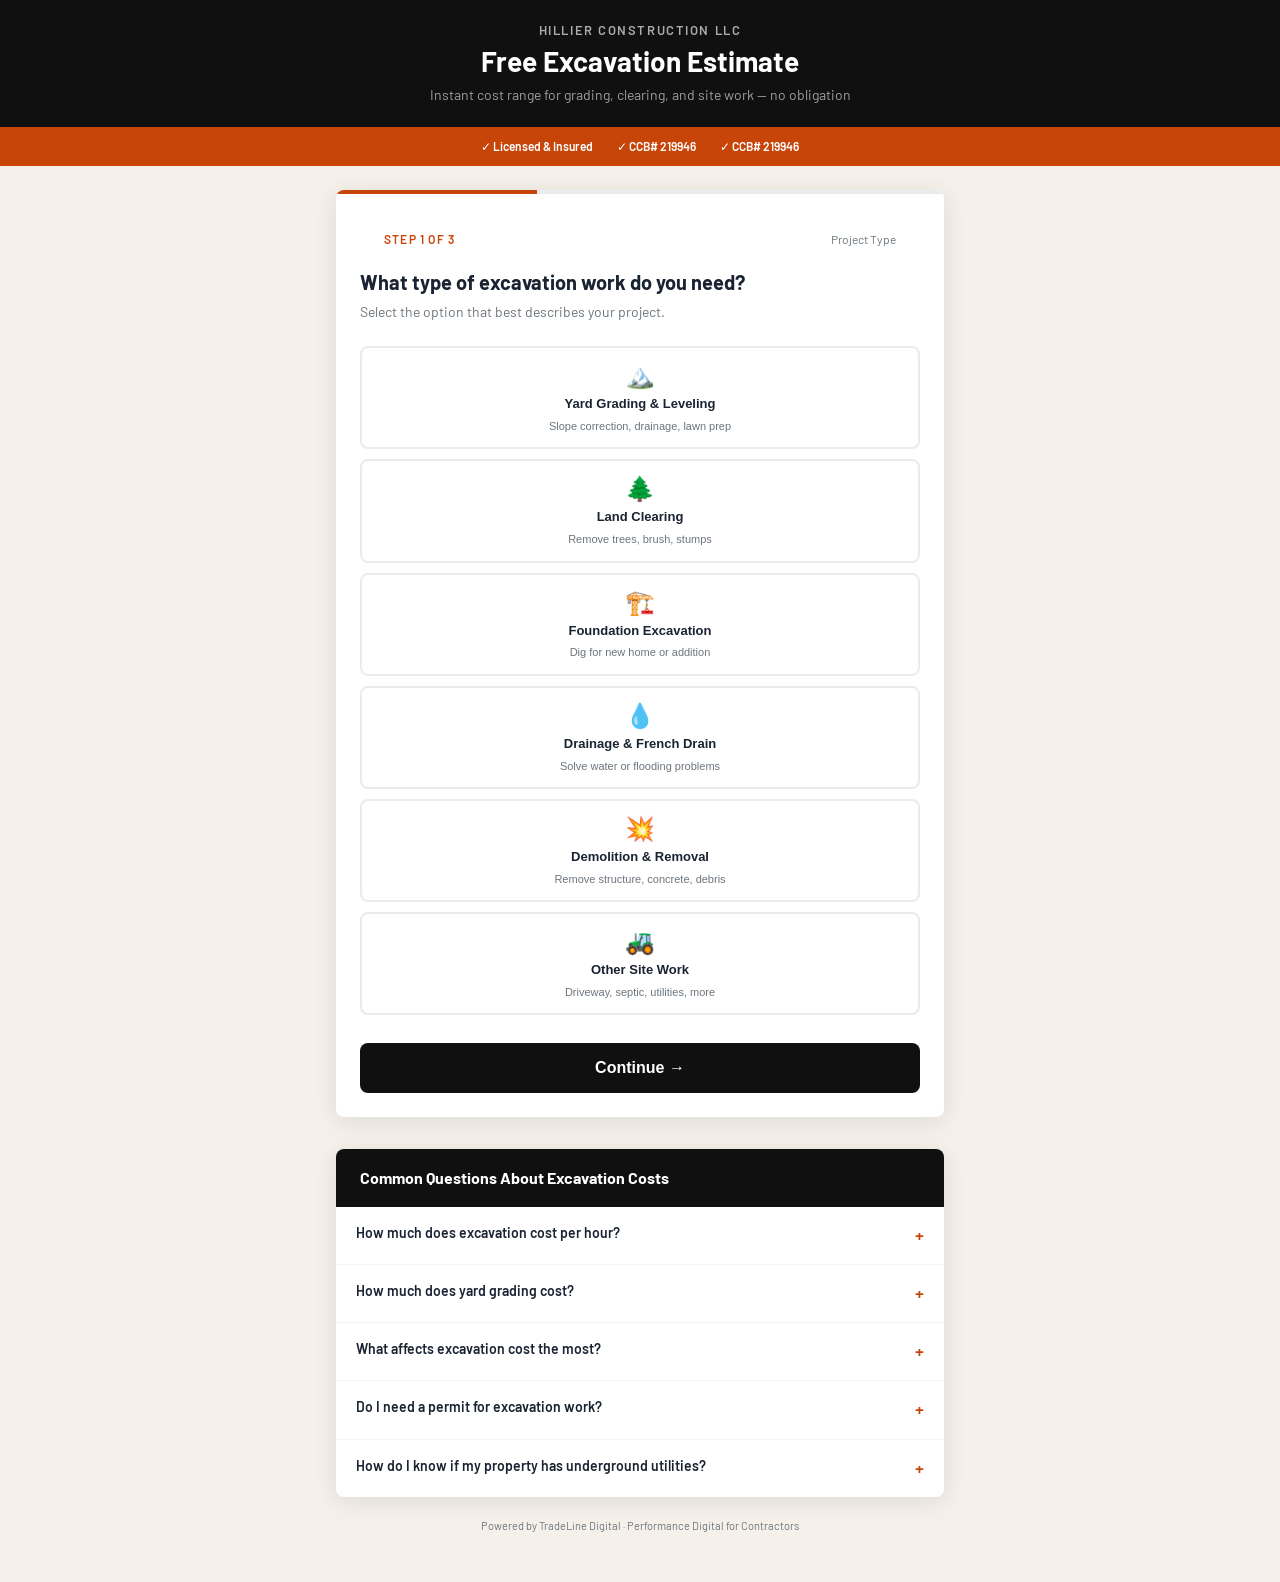
==== estimate-excavation.html @ da932def "Add files via upload" ====
<!DOCTYPE html>
<html lang="en">
<head>
<meta charset="UTF-8">
<meta name="viewport" content="width=device-width, initial-scale=1.0">
<title>Free Excavation Estimate | Grading & Excavation Cost Calculator</title>
<meta name="description" content="Get an instant excavation estimate for grading, land clearing, foundation digging, drainage, and site prep. See what licensed excavation contractors charge.">
<script type="application/ld+json">{"@context":"https://schema.org","@type":"FAQPage","mainEntity":[{"@type":"Question","name":"How much does excavation cost?","acceptedAnswer":{"@type":"Answer","text":"Excavation costs typically range from $1,500 to $15,000 for residential projects. Land clearing runs $1,500 to $6,000 per acre. Grading costs $500 to $5,000 depending on area and slope. Foundation excavation runs $5,000 to $15,000. Final cost depends on soil type, access, depth, and debris disposal."}},{"@type":"Question","name":"How much does land grading cost?","acceptedAnswer":{"@type":"Answer","text":"Land grading typically costs $500 to $5,000 for residential projects. Simple yard grading for drainage runs $500 to $2,000. Grading for new construction or major slope correction costs $2,000 to $8,000. Price depends on square footage, slope severity, and soil conditions."}},{"@type":"Question","name":"How much does foundation excavation cost?","acceptedAnswer":{"@type":"Answer","text":"Foundation excavation typically costs $5,000 to $15,000 for a standard home. Cost depends on foundation size, depth required by local frost line, soil conditions, and debris disposal. Rocky or unstable soil increases cost significantly."}},{"@type":"Question","name":"How long does excavation take?","acceptedAnswer":{"@type":"Answer","text":"Simple grading takes 1 to 3 days. Land clearing takes 1 to 5 days per acre. Foundation excavation takes 3 to 7 days. Full site preparation for new construction takes 1 to 3 weeks depending on site conditions and project scope."}},{"@type":"Question","name":"Do I need permits for excavation work?","acceptedAnswer":{"@type":"Answer","text":"Many excavation projects require permits, especially for foundation work, grading near property lines, drainage alterations, and projects near waterways or wetlands. A licensed excavation contractor will identify permit requirements and handle the application process as part of the project."}}]}</script>
<style>
:root{--brand-primary:#111010;--brand-accent:#c8450a;--brand-primary-dark:#000000;--brand-accent-light:#fdf0ea;--white:#fff;--off-white:#f5f1ea;--gray-100:#f1f3f5;--gray-200:#e9ecef;--gray-400:#ced4da;--gray-600:#6c757d;--text:#1a2332;--radius:8px;--shadow:0 4px 24px rgba(0,0,0,.10);--transition:.18s ease}
*{margin:0;padding:0;box-sizing:border-box}
body{font-family:'Barlow',system-ui,sans-serif;background:var(--off-white);color:var(--text);font-size:16px;line-height:1.6;-webkit-font-smoothing:antialiased;min-height:100vh}
.page-header{background:var(--brand-primary);padding:20px 24px;text-align:center}
.contractor-name{font-size:13px;font-weight:600;color:rgba(255,255,255,.65);letter-spacing:.12em;text-transform:uppercase;margin-bottom:4px}
.page-header h1{font-size:clamp(20px,4vw,28px);font-weight:700;color:#fff;line-height:1.2}
.page-header p{font-size:14px;color:rgba(255,255,255,.6);margin-top:6px}
.trust-bar{background:var(--brand-accent);padding:10px 24px;display:flex;justify-content:center;gap:24px;flex-wrap:wrap}
.trust-item{font-size:12px;font-weight:600;color:#fff;display:flex;align-items:center;gap:6px}
.container{max-width:640px;margin:0 auto;padding:24px 16px 48px}
.form-card{background:#fff;border-radius:var(--radius);box-shadow:var(--shadow);overflow:hidden}
.progress-bar{height:4px;background:var(--gray-200)}
.progress-fill{height:100%;background:var(--brand-accent);transition:width .4s ease}
.step-indicator{padding:16px 24px 0;display:flex;align-items:center;justify-content:space-between}
.step-label{font-size:12px;font-weight:600;color:var(--brand-accent);letter-spacing:.1em;text-transform:uppercase}
.step-count{font-size:12px;color:var(--gray-600)}
.form-step{display:none;padding:20px 24px 24px}
.form-step.active{display:block}
.step-title{font-size:20px;font-weight:700;color:var(--text);margin-bottom:6px;line-height:1.3}
.step-subtitle{font-size:14px;color:var(--gray-600);margin-bottom:24px;line-height:1.5}
.option-grid{display:grid;grid-template-columns:1fr 1fr;gap:10px;margin-bottom:20px}
.option-grid.single-col{grid-template-columns:1fr}
.option-grid.three-col{grid-template-columns:1fr 1fr 1fr}
.option-btn{border:2px solid var(--gray-200);background:#fff;border-radius:var(--radius);padding:14px 12px;cursor:pointer;text-align:center;transition:all var(--transition);display:flex;flex-direction:column;align-items:center;gap:6px}
.option-btn:hover,.option-btn.selected{border-color:var(--brand-accent);background:var(--brand-accent-light)}
.option-btn.selected{box-shadow:0 0 0 3px rgba(224,123,42,.15)}
.option-icon{font-size:24px}
.option-label{font-size:13px;font-weight:600;color:var(--text);line-height:1.3}
.option-sub{font-size:11px;color:var(--gray-600);line-height:1.3}
.input-group{margin-bottom:16px}
.input-label{display:block;font-size:13px;font-weight:600;color:var(--text);margin-bottom:6px}
.req{color:var(--brand-accent);margin-left:2px}
.form-input{width:100%;padding:12px 14px;border:2px solid var(--gray-200);border-radius:var(--radius);font-size:15px;color:var(--text);background:#fff;transition:border-color var(--transition);outline:none}
.form-input:focus{border-color:var(--brand-accent)}
.btn-next{width:100%;padding:16px;background:var(--brand-primary);color:#fff;border:none;border-radius:var(--radius);font-size:16px;font-weight:700;cursor:pointer;margin-top:8px}
.btn-next:hover{background:var(--brand-primary-dark)}
.btn-back{width:100%;padding:12px;background:transparent;color:var(--gray-600);border:none;font-size:14px;cursor:pointer;margin-top:8px;text-decoration:underline}
.estimate-result{display:none;background:#fff;border-radius:var(--radius);box-shadow:var(--shadow);overflow:hidden;margin-top:16px}
.estimate-result.show{display:block}
.result-header{background:var(--brand-primary);padding:24px;text-align:center}
.result-label{font-size:12px;letter-spacing:.15em;text-transform:uppercase;color:rgba(255,255,255,.6);font-weight:600;margin-bottom:8px}
.result-range{font-size:clamp(32px,8vw,48px);font-weight:800;color:#fff;line-height:1;margin-bottom:8px}
.result-accent{color:var(--brand-accent)}
.result-note{font-size:13px;color:rgba(255,255,255,.55);line-height:1.5}
.breakdown{padding:20px 24px;border-bottom:1px solid var(--gray-100)}
.breakdown-title{font-size:13px;font-weight:700;color:var(--gray-600);letter-spacing:.08em;text-transform:uppercase;margin-bottom:12px}
.breakdown-row{display:flex;justify-content:space-between;align-items:center;padding:8px 0;border-bottom:1px solid var(--gray-100);font-size:14px}
.breakdown-row:last-child{border-bottom:none}
.bk{color:var(--gray-600)}
.bv{font-weight:600;color:var(--text)}
.booking{padding:20px 24px 24px}
.booking-title{font-size:18px;font-weight:700;color:var(--text);margin-bottom:6px}
.booking-sub{font-size:14px;color:var(--gray-600);margin-bottom:20px;line-height:1.5}
.btn-book{display:block;width:100%;padding:18px;background:var(--brand-accent);color:#fff;border:none;border-radius:var(--radius);font-size:17px;font-weight:700;cursor:pointer;text-align:center;text-decoration:none;margin-bottom:12px}
.btn-call{display:flex;align-items:center;justify-content:center;gap:8px;width:100%;padding:14px;background:#fff;color:var(--brand-primary);border:2px solid var(--brand-primary);border-radius:var(--radius);font-size:15px;font-weight:700;text-decoration:none}
.disclaimer{font-size:11px;color:var(--gray-600);text-align:center;margin-top:16px;line-height:1.6;padding:12px;background:var(--gray-100);border-radius:var(--radius)}
.faq-section{margin-top:32px;background:#fff;border-radius:var(--radius);box-shadow:var(--shadow);overflow:hidden}
.faq-header{background:var(--brand-primary);padding:16px 24px}
.faq-header h2{font-size:16px;font-weight:700;color:#fff}
.faq-item{border-bottom:1px solid var(--gray-100);cursor:pointer}
.faq-item:last-child{border-bottom:none}
.faq-q{padding:16px 20px;font-size:14px;font-weight:600;color:var(--text);display:flex;justify-content:space-between;align-items:flex-start;gap:12px;line-height:1.4}
.faq-toggle{font-size:18px;color:var(--brand-accent);flex-shrink:0}
.faq-a{max-height:0;overflow:hidden;transition:max-height .3s ease;font-size:14px;color:var(--gray-600);line-height:1.7;padding:0 20px}
.faq-item.open .faq-a{max-height:220px;padding:0 20px 16px}
.form-footer{text-align:center;padding:20px 0 0;font-size:11px;color:var(--gray-600)}
@media(max-width:480px){.option-grid{grid-template-columns:1fr 1fr}.option-grid.three-col{grid-template-columns:1fr 1fr}}
</style>
<link href="https://fonts.googleapis.com/css2?family=Barlow:wght@400;500;600;700&family=Cormorant+Garamond:wght@400;600&display=swap" rel="stylesheet">
</head>
<body>
<div class="page-header">
  <div class="contractor-name">Hillier Construction LLC</div>
  <h1>Free Excavation Estimate</h1>
  <p>Instant cost range for grading, clearing, and site work — no obligation</p>
</div>
<div class="trust-bar">
  <div class="trust-item">✓ Licensed & Insured</div>
  <div class="trust-item">✓ CCB# 219946</div>
  <div class="trust-item">✓ CCB# 219946</div>
</div>
<div class="container">
  <div class="form-card" id="formCard">
    <div class="progress-bar"><div class="progress-fill" id="progressFill" style="width:33%"></div></div>
    <!-- STEP 1 -->
    <div class="form-step active" id="step1">
      <div class="step-indicator"><span class="step-label">Step 1 of 3</span><span class="step-count">Project Type</span></div>
      <div style="padding:20px 0 0">
        <div class="step-title">What type of excavation work do you need?</div>
        <div class="step-subtitle">Select the option that best describes your project.</div>
        <div class="option-grid single-col" id="projectGrid">
          <button class="option-btn" onclick="sel(this,'project','grading')"><span class="option-icon">🏔️</span><span class="option-label">Yard Grading & Leveling</span><span class="option-sub">Slope correction, drainage, lawn prep</span></button>
          <button class="option-btn" onclick="sel(this,'project','clearing')"><span class="option-icon">🌲</span><span class="option-label">Land Clearing</span><span class="option-sub">Remove trees, brush, stumps</span></button>
          <button class="option-btn" onclick="sel(this,'project','foundation')"><span class="option-icon">🏗️</span><span class="option-label">Foundation Excavation</span><span class="option-sub">Dig for new home or addition</span></button>
          <button class="option-btn" onclick="sel(this,'project','drainage')"><span class="option-icon">💧</span><span class="option-label">Drainage & French Drain</span><span class="option-sub">Solve water or flooding problems</span></button>
          <button class="option-btn" onclick="sel(this,'project','demo')"><span class="option-icon">💥</span><span class="option-label">Demolition & Removal</span><span class="option-sub">Remove structure, concrete, debris</span></button>
          <button class="option-btn" onclick="sel(this,'project','other')"><span class="option-icon">🚜</span><span class="option-label">Other Site Work</span><span class="option-sub">Driveway, septic, utilities, more</span></button>
        </div>
        <button class="btn-next" id="step1Next" onclick="goToStep(2)" disabled>Continue →</button>
      </div>
    </div>
    <!-- STEP 2 -->
    <div class="form-step" id="step2">
      <div class="step-indicator"><span class="step-label">Step 2 of 3</span><span class="step-count">Site Details</span></div>
      <div style="padding:20px 0 0">
        <div class="step-title">Tell us about the site</div>
        <div class="step-subtitle">These details help us give you a more accurate estimate range.</div>
        <div class="step-title" style="font-size:16px;margin-bottom:6px">Approximate project area?</div>
        <div class="option-grid" id="sizeGrid" style="margin-bottom:20px">
          <button class="option-btn" onclick="sel(this,'size','small')"><span class="option-icon">📐</span><span class="option-label">Small</span><span class="option-sub">Under 2,000 sq ft</span></button>
          <button class="option-btn" onclick="sel(this,'size','medium')"><span class="option-icon">📏</span><span class="option-label">Medium</span><span class="option-sub">2,000 – 10,000 sq ft</span></button>
          <button class="option-btn" onclick="sel(this,'size','large')"><span class="option-icon">🗺️</span><span class="option-label">Large</span><span class="option-sub">10,000 sq ft – 1 acre</span></button>
          <button class="option-btn" onclick="sel(this,'size','acreage')"><span class="option-icon">🌾</span><span class="option-label">Multi-Acre</span><span class="option-sub">Over 1 acre</span></button>
        </div>
        <div class="step-title" style="font-size:16px;margin-bottom:6px">Soil and site conditions?</div>
        <div class="option-grid three-col" id="soilGrid" style="margin-bottom:20px">
          <button class="option-btn" onclick="sel(this,'soil','easy')"><span class="option-label">Sandy / Soft</span><span class="option-sub">Easy digging</span></button>
          <button class="option-btn" onclick="sel(this,'soil','clay')"><span class="option-label">Clay / Dense</span><span class="option-sub">Typical Oregon soil</span></button>
          <button class="option-btn" onclick="sel(this,'soil','rock')"><span class="option-label">Rocky</span><span class="option-sub">Rock removal needed</span></button>
        </div>
        <button class="btn-next" onclick="goToStep(3)">Continue →</button>
        <button class="btn-back" onclick="goToStep(1)">← Back</button>
      </div>
    </div>
    <!-- STEP 3 -->
    <div class="form-step" id="step3">
      <div class="step-indicator"><span class="step-label">Step 3 of 3</span><span class="step-count">Your Info</span></div>
      <div style="padding:20px 0 0">
        <div class="step-title">Where should we send your estimate?</div>
        <div class="step-subtitle">We'll visit the site and give you a detailed written quote — most site visits happen within 48 hours.</div>
        <div class="input-group"><label class="input-label">Your Name <span class="req">*</span></label><input type="text" class="form-input" id="contactName" placeholder="First and last name"></div>
        <div class="input-group"><label class="input-label">Phone Number <span class="req">*</span></label><input type="tel" class="form-input" id="contactPhone" placeholder="(503) 555-0100"></div>
        <div class="input-group"><label class="input-label">Property Address <span class="req">*</span></label><input type="text" class="form-input" id="contactAddress" placeholder="Street address or parcel location"></div>
        <button class="btn-next" onclick="submitForm()">Get My Free Estimate →</button>
        <button class="btn-back" onclick="goToStep(2)">← Back</button>
      </div>
    </div>
  </div>
  <div class="estimate-result" id="estimateResult">
    <div class="result-header">
      <div class="result-label">Your Estimated Investment</div>
      <div class="result-range">$<span class="result-accent" id="resultLow">0</span> – $<span id="resultHigh">0</span></div>
      <div class="result-note">Site-specific estimate · Final quote after site visit</div>
    </div>
    <div class="breakdown">
      <div class="breakdown-title">Estimate Breakdown</div>
      <div class="breakdown-row"><span class="bk">Project Type</span><span class="bv" id="bdProject">—</span></div>
      <div class="breakdown-row"><span class="bk">Project Size</span><span class="bv" id="bdSize">—</span></div>
      <div class="breakdown-row"><span class="bk">Soil Conditions</span><span class="bv" id="bdSoil">—</span></div>
      <div class="breakdown-row"><span class="bk">Equipment & Labor</span><span class="bv">Included</span></div>
      <div class="breakdown-row"><span class="bk">Debris Disposal</span><span class="bv">Discussed at site visit</span></div>
    </div>
    <div class="booking">
      <div class="booking-title">Ready for a site visit?</div>
      <div class="booking-sub">Excavation pricing depends heavily on site conditions. We'll visit your property, assess access, soil, and scope — then give you an exact written quote within 24 hours.</div>
      <a href="tel:(503) 854-5921" class="btn-book">📅 Schedule Free Site Visit</a>
      <a href="tel:(503) 854-5921" class="btn-call">📞 Call Now: (503) 854-5921</a>
      <div class="disclaimer">Excavation estimates vary significantly based on site conditions, access, rock content, and disposal requirements. This range is a planning guide. Exact pricing requires a site visit. Written quote provided before any work begins. No obligation to proceed.</div>
    </div>
  </div>
  <div class="faq-section">
    <div class="faq-header"><h2>Common Questions About Excavation Costs</h2></div>
    <div class="faq-item" onclick="tf(this)"><div class="faq-q">How much does excavation cost per hour?<span class="faq-toggle">+</span></div><div class="faq-a">Excavation contractors typically charge $80 to $150 per hour for equipment and operator. Most jobs are quoted as a flat rate for the project rather than hourly. A site visit is required to give accurate flat-rate pricing because soil conditions and access vary significantly.</div></div>
    <div class="faq-item" onclick="tf(this)"><div class="faq-q">How much does yard grading cost?<span class="faq-toggle">+</span></div><div class="faq-a">Yard grading typically costs $500 to $5,000 for residential projects. Simple drainage grading for a small yard runs $500 to $1,500. Grading a full lot for new construction or major slope correction runs $2,000 to $8,000+. Rocky or hard-to-access sites cost more.</div></div>
    <div class="faq-item" onclick="tf(this)"><div class="faq-q">What affects excavation cost the most?<span class="faq-toggle">+</span></div><div class="faq-a">The biggest cost factors are project size, soil type (rock costs 2 to 3 times more than soft soil), site access for equipment, depth required, and debris disposal. Rocky soil or limited equipment access can significantly increase costs compared to soft, open sites.</div></div>
    <div class="faq-item" onclick="tf(this)"><div class="faq-q">Do I need a permit for excavation work?<span class="faq-toggle">+</span></div><div class="faq-a">Many excavation projects require permits, especially for foundation work, grading near property lines, drainage alterations, and projects near waterways. A licensed contractor identifies all permit requirements and handles the application. Never start excavation work without checking permit requirements first.</div></div>
    <div class="faq-item" onclick="tf(this)"><div class="faq-q">How do I know if my property has underground utilities?<span class="faq-toggle">+</span></div><div class="faq-a">Always call 811 (Oregon's dig safe line) before any excavation. This free service marks underground utility lines within 2 business days. Hitting a buried utility line is extremely dangerous and expensive. A licensed excavation contractor always calls 811 before breaking ground.</div></div>
  </div>
  <div class="form-footer">Powered by TradeLine Digital · Performance Digital for Contractors</div>
</div>
<script>
const state={project:null,size:null,soil:null};
const projLabels={grading:'Yard Grading & Leveling',clearing:'Land Clearing',foundation:'Foundation Excavation',drainage:'Drainage & French Drain',demo:'Demolition & Removal',other:'Site Work'};
const projBase={
  grading:{small:{low:600,high:2000},medium:{low:2000,high:5500},large:{low:5500,high:12000},acreage:{low:8000,high:25000}},
  clearing:{small:{low:1200,high:3500},medium:{low:3500,high:8000},large:{low:8000,high:18000},acreage:{low:15000,high:40000}},
  foundation:{small:{low:5000,high:10000},medium:{low:8000,high:16000},large:{low:14000,high:28000},acreage:{low:20000,high:50000}},
  drainage:{small:{low:1500,high:4000},medium:{low:3500,high:8000},large:{low:6000,high:15000},acreage:{low:10000,high:25000}},
  demo:{small:{low:1200,high:4000},medium:{low:3500,high:9000},large:{low:7000,high:18000},acreage:{low:12000,high:35000}},
  other:{small:{low:1500,high:5000},medium:{low:4000,high:12000},large:{low:8000,high:22000},acreage:{low:15000,high:40000}}
};
const sizeLabels={small:'Small (under 2,000 sq ft)',medium:'Medium (2,000–10,000 sq ft)',large:'Large (10,000 sq ft – 1 acre)',acreage:'Multi-Acre'};
const soilLabels={easy:'Sandy / Soft Soil',clay:'Clay / Dense Soil',rock:'Rocky (complexity factor applied)'};
function sel(btn,key,val){
  btn.parentElement.querySelectorAll('.option-btn').forEach(b=>b.classList.remove('selected'));
  btn.classList.add('selected');state[key]=val;
  if(key==='project')document.getElementById('step1Next').disabled=false;
}
function goToStep(n){
  document.querySelectorAll('.form-step').forEach(s=>s.classList.remove('active'));
  document.getElementById('step'+n).classList.add('active');
  document.getElementById('progressFill').style.width=(n===1?33:n===2?66:100)+'%';
  window.scrollTo(0,0);
}
function submitForm(){
  const name=document.getElementById('contactName').value.trim();
  const phone=document.getElementById('contactPhone').value.trim();
  const addr=document.getElementById('contactAddress').value.trim();
  if(!name||!phone||!addr){alert('Please fill in all fields.');return;}
  const proj=projBase[state.project]||projBase.other;
  const size=state.size||'medium';
  const r=proj[size]||proj.medium;
  const soilMult=state.soil==='rock'?1.45:state.soil==='clay'?1.15:1.0;
  const low=Math.round(r.low*1.12*soilMult/100)*100;
  const high=Math.round(r.high*1.12*soilMult/100)*100;
  document.getElementById('resultLow').textContent=low.toLocaleString();
  document.getElementById('resultHigh').textContent=high.toLocaleString();
  document.getElementById('bdProject').textContent=projLabels[state.project]||'Excavation Work';
  document.getElementById('bdSize').textContent=sizeLabels[size]||'Medium';
  document.getElementById('bdSoil').textContent=soilLabels[state.soil]||'To be assessed at site visit';
  document.getElementById('formCard').style.display='none';
  document.getElementById('estimateResult').classList.add('show');
  window.scrollTo(0,0);
}
function tf(item){const o=item.classList.contains('open');document.querySelectorAll('.faq-item').forEach(i=>i.classList.remove('open'));if(!o)item.classList.add('open');}
</script>
</body>
</html>
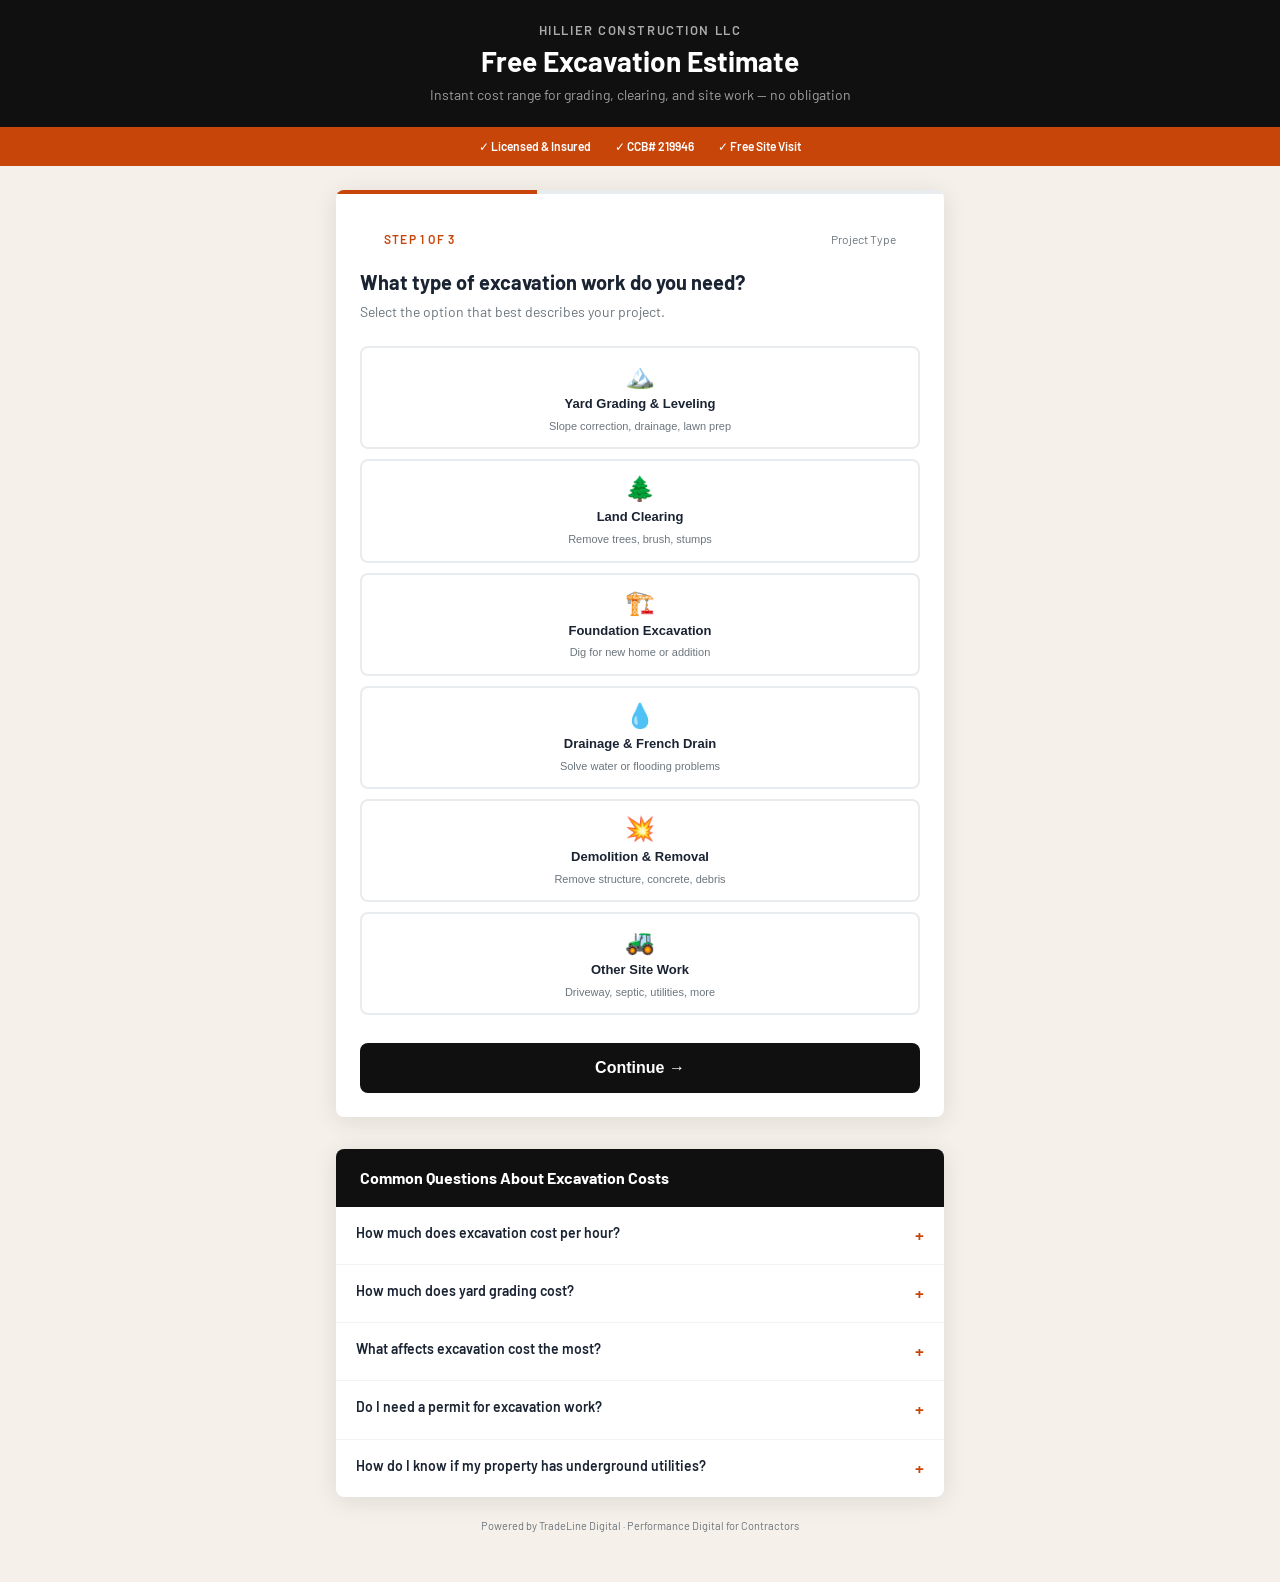
==== commit 9047254c: "Update estimate-excavation.html" ====
--- a/estimate-excavation.html
+++ b/estimate-excavation.html
@@ -86,7 +86,7 @@
 <div class="trust-bar">
   <div class="trust-item">✓ Licensed & Insured</div>
   <div class="trust-item">✓ CCB# 219946</div>
-  <div class="trust-item">✓ CCB# 219946</div>
+  <div class="trust-item">✓ Free Site Visit</div>
 </div>
 <div class="container">
   <div class="form-card" id="formCard">
@@ -137,10 +137,17 @@
       <div style="padding:20px 0 0">
         <div class="step-title">Where should we send your estimate?</div>
         <div class="step-subtitle">We'll visit the site and give you a detailed written quote — most site visits happen within 48 hours.</div>
-        <div class="input-group"><label class="input-label">Your Name <span class="req">*</span></label><input type="text" class="form-input" id="contactName" placeholder="First and last name"></div>
-        <div class="input-group"><label class="input-label">Phone Number <span class="req">*</span></label><input type="tel" class="form-input" id="contactPhone" placeholder="(503) 555-0100"></div>
-        <div class="input-group"><label class="input-label">Property Address <span class="req">*</span></label><input type="text" class="form-input" id="contactAddress" placeholder="Street address or parcel location"></div>
-        <button class="btn-next" onclick="submitForm()">Get My Free Estimate →</button>
+        <form id="estimatorForm" action="https://formspree.io/f/xaqagqqp" method="POST">
+          <input type="hidden" name="trade" value="Excavation"/>
+          <input type="hidden" name="project_type" id="hiddenProject"/>
+          <input type="hidden" name="project_size" id="hiddenSize"/>
+          <input type="hidden" name="soil_conditions" id="hiddenSoil"/>
+          <input type="hidden" name="estimate_range" id="hiddenRange"/>
+          <div class="input-group"><label class="input-label">Your Name <span class="req">*</span></label><input type="text" name="name" class="form-input" id="contactName" placeholder="First and last name" required></div>
+          <div class="input-group"><label class="input-label">Phone Number <span class="req">*</span></label><input type="tel" name="phone" class="form-input" id="contactPhone" placeholder="(503) 555-0100" required></div>
+          <div class="input-group"><label class="input-label">Property Address <span class="req">*</span></label><input type="text" name="address" class="form-input" id="contactAddress" placeholder="Street address or parcel location" required></div>
+          <button type="submit" class="btn-next" onclick="populateHidden()">Get My Free Estimate →</button>
+        </form>
         <button class="btn-back" onclick="goToStep(2)">← Back</button>
       </div>
     </div>
@@ -160,10 +167,9 @@
       <div class="breakdown-row"><span class="bk">Debris Disposal</span><span class="bv">Discussed at site visit</span></div>
     </div>
     <div class="booking">
-      <div class="booking-title">Ready for a site visit?</div>
-      <div class="booking-sub">Excavation pricing depends heavily on site conditions. We'll visit your property, assess access, soil, and scope — then give you an exact written quote within 24 hours.</div>
-      <a href="tel:(503) 854-5921" class="btn-book">📅 Schedule Free Site Visit</a>
-      <a href="tel:(503) 854-5921" class="btn-call">📞 Call Now: (503) 854-5921</a>
+      <div class="booking-title">We'll be in touch soon!</div>
+      <div class="booking-sub">Byron will follow up within 1 business day to schedule your free site visit and confirm the estimate range.</div>
+      <a href="tel:5038545921" class="btn-book">📞 Call Now: (503) 854-5921</a>
       <div class="disclaimer">Excavation estimates vary significantly based on site conditions, access, rock content, and disposal requirements. This range is a planning guide. Exact pricing requires a site visit. Written quote provided before any work begins. No obligation to proceed.</div>
     </div>
   </div>
@@ -201,25 +207,26 @@
   document.getElementById('progressFill').style.width=(n===1?33:n===2?66:100)+'%';
   window.scrollTo(0,0);
 }
-function submitForm(){
-  const name=document.getElementById('contactName').value.trim();
-  const phone=document.getElementById('contactPhone').value.trim();
-  const addr=document.getElementById('contactAddress').value.trim();
-  if(!name||!phone||!addr){alert('Please fill in all fields.');return;}
+function calcEstimate(){
   const proj=projBase[state.project]||projBase.other;
   const size=state.size||'medium';
   const r=proj[size]||proj.medium;
   const soilMult=state.soil==='rock'?1.45:state.soil==='clay'?1.15:1.0;
   const low=Math.round(r.low*1.12*soilMult/100)*100;
   const high=Math.round(r.high*1.12*soilMult/100)*100;
+  return {low,high};
+}
+function populateHidden(){
+  const {low,high}=calcEstimate();
+  document.getElementById('hiddenProject').value=projLabels[state.project]||'Excavation Work';
+  document.getElementById('hiddenSize').value=sizeLabels[state.size]||'Medium';
+  document.getElementById('hiddenSoil').value=soilLabels[state.soil]||'Standard';
+  document.getElementById('hiddenRange').value='$'+low.toLocaleString()+' – $'+high.toLocaleString();
   document.getElementById('resultLow').textContent=low.toLocaleString();
   document.getElementById('resultHigh').textContent=high.toLocaleString();
   document.getElementById('bdProject').textContent=projLabels[state.project]||'Excavation Work';
-  document.getElementById('bdSize').textContent=sizeLabels[size]||'Medium';
-  document.getElementById('bdSoil').textContent=soilLabels[state.soil]||'To be assessed at site visit';
-  document.getElementById('formCard').style.display='none';
-  document.getElementById('estimateResult').classList.add('show');
-  window.scrollTo(0,0);
+  document.getElementById('bdSize').textContent=sizeLabels[state.size]||'Medium';
+  document.getElementById('bdSoil').textContent=soilLabels[state.soil]||'Standard';
 }
 function tf(item){const o=item.classList.contains('open');document.querySelectorAll('.faq-item').forEach(i=>i.classList.remove('open'));if(!o)item.classList.add('open');}
 </script>
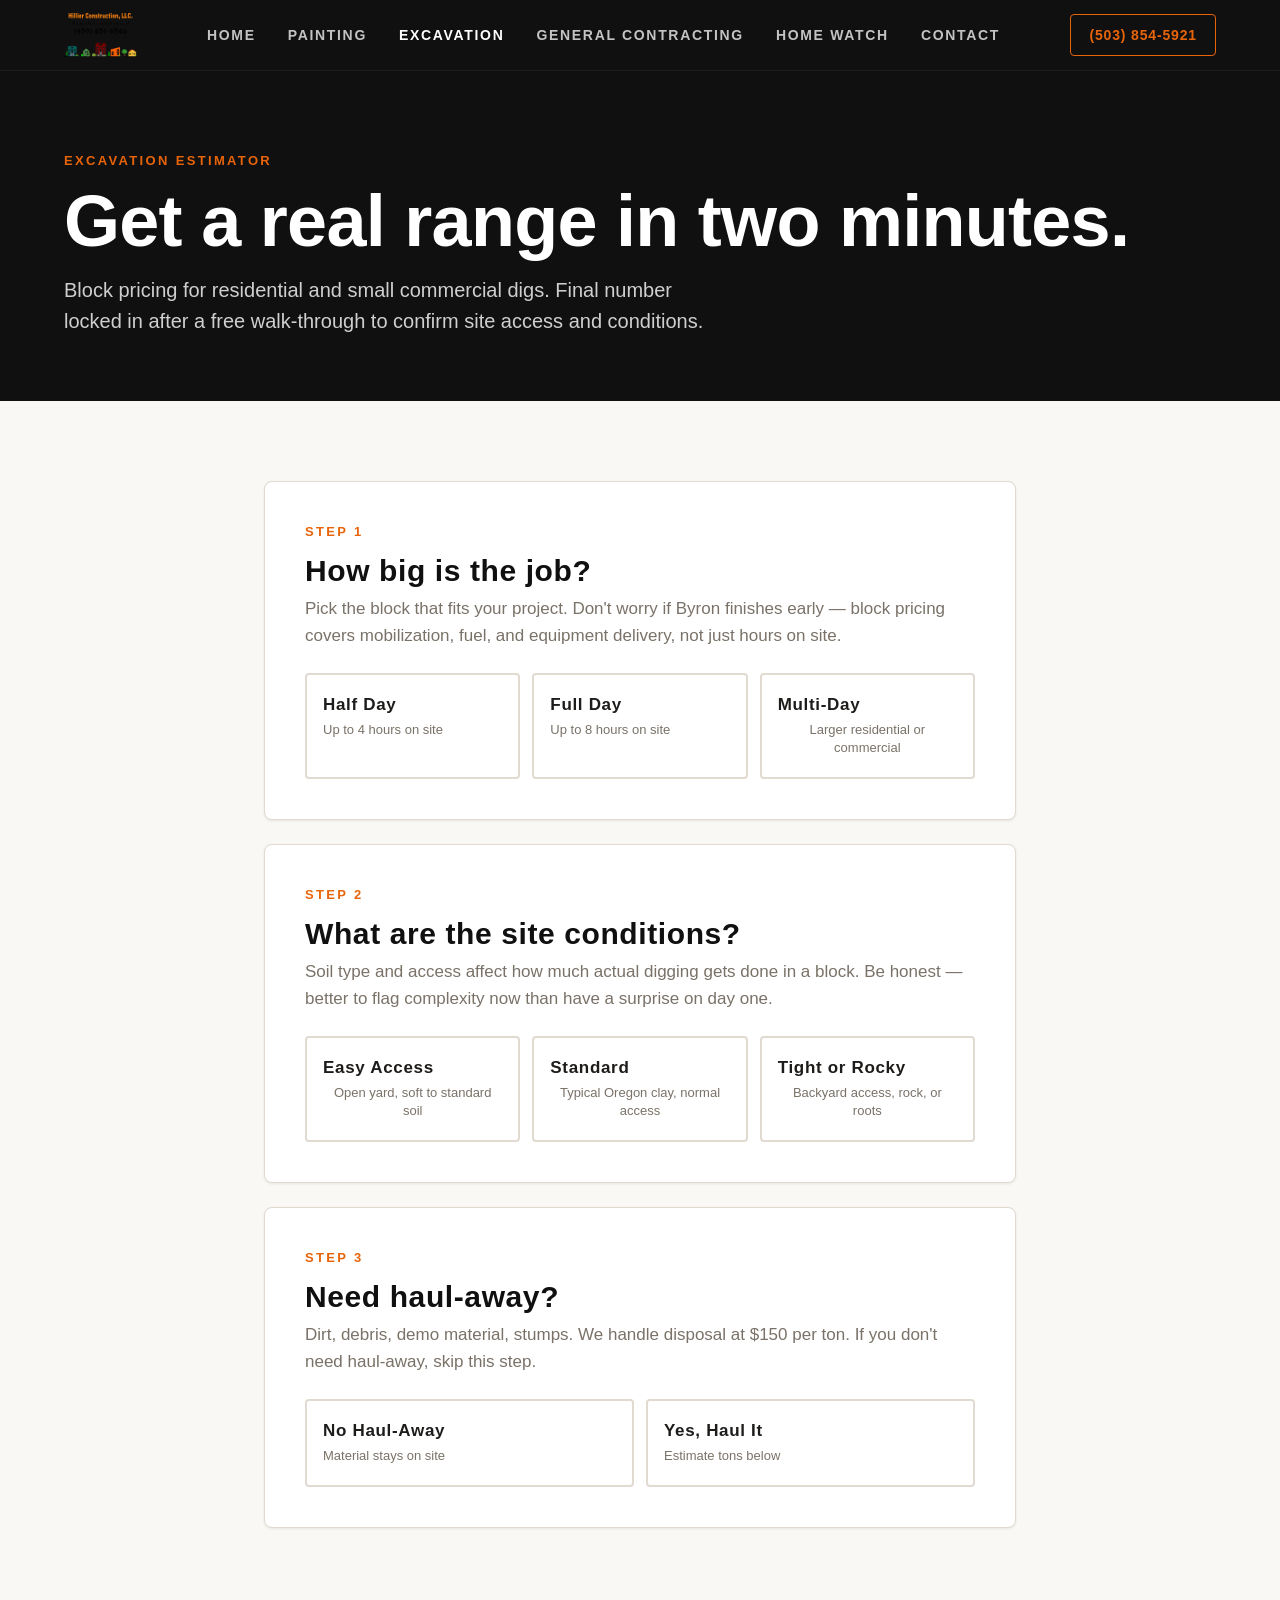
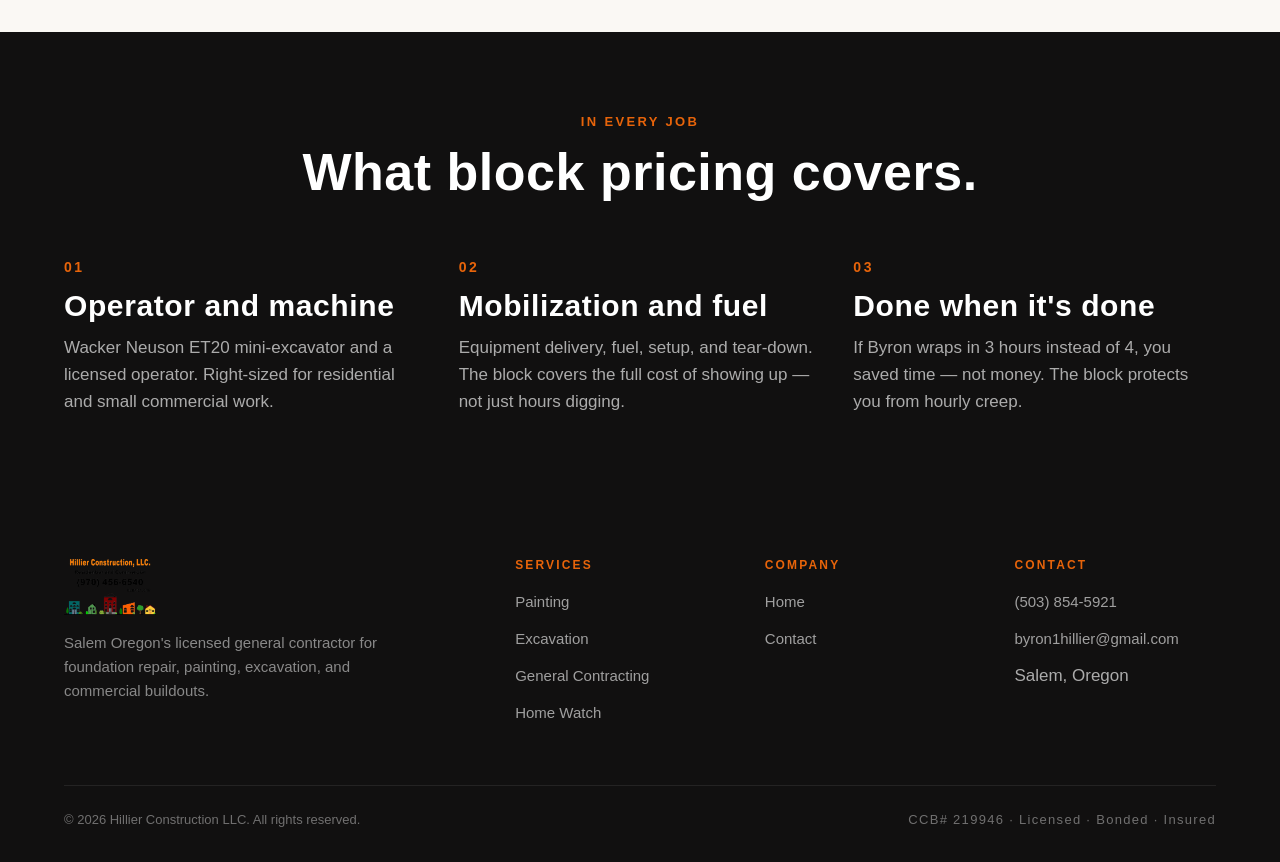
==== commit 7e8f5b34: "Rename estimate-excavator.html to estimate-excavation.html" ====
--- a/estimate-excavation.html
+++ b/estimate-excavation.html
@@ -3,232 +3,338 @@
 <head>
 <meta charset="UTF-8">
 <meta name="viewport" content="width=device-width, initial-scale=1.0">
-<title>Free Excavation Estimate | Grading & Excavation Cost Calculator</title>
-<meta name="description" content="Get an instant excavation estimate for grading, land clearing, foundation digging, drainage, and site prep. See what licensed excavation contractors charge.">
-<script type="application/ld+json">{"@context":"https://schema.org","@type":"FAQPage","mainEntity":[{"@type":"Question","name":"How much does excavation cost?","acceptedAnswer":{"@type":"Answer","text":"Excavation costs typically range from $1,500 to $15,000 for residential projects. Land clearing runs $1,500 to $6,000 per acre. Grading costs $500 to $5,000 depending on area and slope. Foundation excavation runs $5,000 to $15,000. Final cost depends on soil type, access, depth, and debris disposal."}},{"@type":"Question","name":"How much does land grading cost?","acceptedAnswer":{"@type":"Answer","text":"Land grading typically costs $500 to $5,000 for residential projects. Simple yard grading for drainage runs $500 to $2,000. Grading for new construction or major slope correction costs $2,000 to $8,000. Price depends on square footage, slope severity, and soil conditions."}},{"@type":"Question","name":"How much does foundation excavation cost?","acceptedAnswer":{"@type":"Answer","text":"Foundation excavation typically costs $5,000 to $15,000 for a standard home. Cost depends on foundation size, depth required by local frost line, soil conditions, and debris disposal. Rocky or unstable soil increases cost significantly."}},{"@type":"Question","name":"How long does excavation take?","acceptedAnswer":{"@type":"Answer","text":"Simple grading takes 1 to 3 days. Land clearing takes 1 to 5 days per acre. Foundation excavation takes 3 to 7 days. Full site preparation for new construction takes 1 to 3 weeks depending on site conditions and project scope."}},{"@type":"Question","name":"Do I need permits for excavation work?","acceptedAnswer":{"@type":"Answer","text":"Many excavation projects require permits, especially for foundation work, grading near property lines, drainage alterations, and projects near waterways or wetlands. A licensed excavation contractor will identify permit requirements and handle the application process as part of the project."}}]}</script>
-<style>
-:root{--brand-primary:#111010;--brand-accent:#c8450a;--brand-primary-dark:#000000;--brand-accent-light:#fdf0ea;--white:#fff;--off-white:#f5f1ea;--gray-100:#f1f3f5;--gray-200:#e9ecef;--gray-400:#ced4da;--gray-600:#6c757d;--text:#1a2332;--radius:8px;--shadow:0 4px 24px rgba(0,0,0,.10);--transition:.18s ease}
-*{margin:0;padding:0;box-sizing:border-box}
-body{font-family:'Barlow',system-ui,sans-serif;background:var(--off-white);color:var(--text);font-size:16px;line-height:1.6;-webkit-font-smoothing:antialiased;min-height:100vh}
-.page-header{background:var(--brand-primary);padding:20px 24px;text-align:center}
-.contractor-name{font-size:13px;font-weight:600;color:rgba(255,255,255,.65);letter-spacing:.12em;text-transform:uppercase;margin-bottom:4px}
-.page-header h1{font-size:clamp(20px,4vw,28px);font-weight:700;color:#fff;line-height:1.2}
-.page-header p{font-size:14px;color:rgba(255,255,255,.6);margin-top:6px}
-.trust-bar{background:var(--brand-accent);padding:10px 24px;display:flex;justify-content:center;gap:24px;flex-wrap:wrap}
-.trust-item{font-size:12px;font-weight:600;color:#fff;display:flex;align-items:center;gap:6px}
-.container{max-width:640px;margin:0 auto;padding:24px 16px 48px}
-.form-card{background:#fff;border-radius:var(--radius);box-shadow:var(--shadow);overflow:hidden}
-.progress-bar{height:4px;background:var(--gray-200)}
-.progress-fill{height:100%;background:var(--brand-accent);transition:width .4s ease}
-.step-indicator{padding:16px 24px 0;display:flex;align-items:center;justify-content:space-between}
-.step-label{font-size:12px;font-weight:600;color:var(--brand-accent);letter-spacing:.1em;text-transform:uppercase}
-.step-count{font-size:12px;color:var(--gray-600)}
-.form-step{display:none;padding:20px 24px 24px}
-.form-step.active{display:block}
-.step-title{font-size:20px;font-weight:700;color:var(--text);margin-bottom:6px;line-height:1.3}
-.step-subtitle{font-size:14px;color:var(--gray-600);margin-bottom:24px;line-height:1.5}
-.option-grid{display:grid;grid-template-columns:1fr 1fr;gap:10px;margin-bottom:20px}
-.option-grid.single-col{grid-template-columns:1fr}
-.option-grid.three-col{grid-template-columns:1fr 1fr 1fr}
-.option-btn{border:2px solid var(--gray-200);background:#fff;border-radius:var(--radius);padding:14px 12px;cursor:pointer;text-align:center;transition:all var(--transition);display:flex;flex-direction:column;align-items:center;gap:6px}
-.option-btn:hover,.option-btn.selected{border-color:var(--brand-accent);background:var(--brand-accent-light)}
-.option-btn.selected{box-shadow:0 0 0 3px rgba(224,123,42,.15)}
-.option-icon{font-size:24px}
-.option-label{font-size:13px;font-weight:600;color:var(--text);line-height:1.3}
-.option-sub{font-size:11px;color:var(--gray-600);line-height:1.3}
-.input-group{margin-bottom:16px}
-.input-label{display:block;font-size:13px;font-weight:600;color:var(--text);margin-bottom:6px}
-.req{color:var(--brand-accent);margin-left:2px}
-.form-input{width:100%;padding:12px 14px;border:2px solid var(--gray-200);border-radius:var(--radius);font-size:15px;color:var(--text);background:#fff;transition:border-color var(--transition);outline:none}
-.form-input:focus{border-color:var(--brand-accent)}
-.btn-next{width:100%;padding:16px;background:var(--brand-primary);color:#fff;border:none;border-radius:var(--radius);font-size:16px;font-weight:700;cursor:pointer;margin-top:8px}
-.btn-next:hover{background:var(--brand-primary-dark)}
-.btn-back{width:100%;padding:12px;background:transparent;color:var(--gray-600);border:none;font-size:14px;cursor:pointer;margin-top:8px;text-decoration:underline}
-.estimate-result{display:none;background:#fff;border-radius:var(--radius);box-shadow:var(--shadow);overflow:hidden;margin-top:16px}
-.estimate-result.show{display:block}
-.result-header{background:var(--brand-primary);padding:24px;text-align:center}
-.result-label{font-size:12px;letter-spacing:.15em;text-transform:uppercase;color:rgba(255,255,255,.6);font-weight:600;margin-bottom:8px}
-.result-range{font-size:clamp(32px,8vw,48px);font-weight:800;color:#fff;line-height:1;margin-bottom:8px}
-.result-accent{color:var(--brand-accent)}
-.result-note{font-size:13px;color:rgba(255,255,255,.55);line-height:1.5}
-.breakdown{padding:20px 24px;border-bottom:1px solid var(--gray-100)}
-.breakdown-title{font-size:13px;font-weight:700;color:var(--gray-600);letter-spacing:.08em;text-transform:uppercase;margin-bottom:12px}
-.breakdown-row{display:flex;justify-content:space-between;align-items:center;padding:8px 0;border-bottom:1px solid var(--gray-100);font-size:14px}
-.breakdown-row:last-child{border-bottom:none}
-.bk{color:var(--gray-600)}
-.bv{font-weight:600;color:var(--text)}
-.booking{padding:20px 24px 24px}
-.booking-title{font-size:18px;font-weight:700;color:var(--text);margin-bottom:6px}
-.booking-sub{font-size:14px;color:var(--gray-600);margin-bottom:20px;line-height:1.5}
-.btn-book{display:block;width:100%;padding:18px;background:var(--brand-accent);color:#fff;border:none;border-radius:var(--radius);font-size:17px;font-weight:700;cursor:pointer;text-align:center;text-decoration:none;margin-bottom:12px}
-.btn-call{display:flex;align-items:center;justify-content:center;gap:8px;width:100%;padding:14px;background:#fff;color:var(--brand-primary);border:2px solid var(--brand-primary);border-radius:var(--radius);font-size:15px;font-weight:700;text-decoration:none}
-.disclaimer{font-size:11px;color:var(--gray-600);text-align:center;margin-top:16px;line-height:1.6;padding:12px;background:var(--gray-100);border-radius:var(--radius)}
-.faq-section{margin-top:32px;background:#fff;border-radius:var(--radius);box-shadow:var(--shadow);overflow:hidden}
-.faq-header{background:var(--brand-primary);padding:16px 24px}
-.faq-header h2{font-size:16px;font-weight:700;color:#fff}
-.faq-item{border-bottom:1px solid var(--gray-100);cursor:pointer}
-.faq-item:last-child{border-bottom:none}
-.faq-q{padding:16px 20px;font-size:14px;font-weight:600;color:var(--text);display:flex;justify-content:space-between;align-items:flex-start;gap:12px;line-height:1.4}
-.faq-toggle{font-size:18px;color:var(--brand-accent);flex-shrink:0}
-.faq-a{max-height:0;overflow:hidden;transition:max-height .3s ease;font-size:14px;color:var(--gray-600);line-height:1.7;padding:0 20px}
-.faq-item.open .faq-a{max-height:220px;padding:0 20px 16px}
-.form-footer{text-align:center;padding:20px 0 0;font-size:11px;color:var(--gray-600)}
-@media(max-width:480px){.option-grid{grid-template-columns:1fr 1fr}.option-grid.three-col{grid-template-columns:1fr 1fr}}
-</style>
-<link href="https://fonts.googleapis.com/css2?family=Barlow:wght@400;500;600;700&family=Cormorant+Garamond:wght@400;600&display=swap" rel="stylesheet">
+<title>Free Excavation Estimate — Hillier Construction | Salem Oregon</title>
+<meta name="description" content="Get an instant excavation estimate range from Hillier Construction. Mini-excavator work, drainage, footings, demo. Licensed, insured, CCB# 219946.">
+<link rel="stylesheet" href="styles.css">
 </head>
 <body>
-<div class="page-header">
-  <div class="contractor-name">Hillier Construction LLC</div>
-  <h1>Free Excavation Estimate</h1>
-  <p>Instant cost range for grading, clearing, and site work — no obligation</p>
-</div>
-<div class="trust-bar">
-  <div class="trust-item">✓ Licensed & Insured</div>
-  <div class="trust-item">✓ CCB# 219946</div>
-  <div class="trust-item">✓ Free Site Visit</div>
-</div>
-<div class="container">
-  <div class="form-card" id="formCard">
-    <div class="progress-bar"><div class="progress-fill" id="progressFill" style="width:33%"></div></div>
-    <!-- STEP 1 -->
-    <div class="form-step active" id="step1">
-      <div class="step-indicator"><span class="step-label">Step 1 of 3</span><span class="step-count">Project Type</span></div>
-      <div style="padding:20px 0 0">
-        <div class="step-title">What type of excavation work do you need?</div>
-        <div class="step-subtitle">Select the option that best describes your project.</div>
-        <div class="option-grid single-col" id="projectGrid">
-          <button class="option-btn" onclick="sel(this,'project','grading')"><span class="option-icon">🏔️</span><span class="option-label">Yard Grading & Leveling</span><span class="option-sub">Slope correction, drainage, lawn prep</span></button>
-          <button class="option-btn" onclick="sel(this,'project','clearing')"><span class="option-icon">🌲</span><span class="option-label">Land Clearing</span><span class="option-sub">Remove trees, brush, stumps</span></button>
-          <button class="option-btn" onclick="sel(this,'project','foundation')"><span class="option-icon">🏗️</span><span class="option-label">Foundation Excavation</span><span class="option-sub">Dig for new home or addition</span></button>
-          <button class="option-btn" onclick="sel(this,'project','drainage')"><span class="option-icon">💧</span><span class="option-label">Drainage & French Drain</span><span class="option-sub">Solve water or flooding problems</span></button>
-          <button class="option-btn" onclick="sel(this,'project','demo')"><span class="option-icon">💥</span><span class="option-label">Demolition & Removal</span><span class="option-sub">Remove structure, concrete, debris</span></button>
-          <button class="option-btn" onclick="sel(this,'project','other')"><span class="option-icon">🚜</span><span class="option-label">Other Site Work</span><span class="option-sub">Driveway, septic, utilities, more</span></button>
-        </div>
-        <button class="btn-next" id="step1Next" onclick="goToStep(2)" disabled>Continue →</button>
-      </div>
-    </div>
-    <!-- STEP 2 -->
-    <div class="form-step" id="step2">
-      <div class="step-indicator"><span class="step-label">Step 2 of 3</span><span class="step-count">Site Details</span></div>
-      <div style="padding:20px 0 0">
-        <div class="step-title">Tell us about the site</div>
-        <div class="step-subtitle">These details help us give you a more accurate estimate range.</div>
-        <div class="step-title" style="font-size:16px;margin-bottom:6px">Approximate project area?</div>
-        <div class="option-grid" id="sizeGrid" style="margin-bottom:20px">
-          <button class="option-btn" onclick="sel(this,'size','small')"><span class="option-icon">📐</span><span class="option-label">Small</span><span class="option-sub">Under 2,000 sq ft</span></button>
-          <button class="option-btn" onclick="sel(this,'size','medium')"><span class="option-icon">📏</span><span class="option-label">Medium</span><span class="option-sub">2,000 – 10,000 sq ft</span></button>
-          <button class="option-btn" onclick="sel(this,'size','large')"><span class="option-icon">🗺️</span><span class="option-label">Large</span><span class="option-sub">10,000 sq ft – 1 acre</span></button>
-          <button class="option-btn" onclick="sel(this,'size','acreage')"><span class="option-icon">🌾</span><span class="option-label">Multi-Acre</span><span class="option-sub">Over 1 acre</span></button>
-        </div>
-        <div class="step-title" style="font-size:16px;margin-bottom:6px">Soil and site conditions?</div>
-        <div class="option-grid three-col" id="soilGrid" style="margin-bottom:20px">
-          <button class="option-btn" onclick="sel(this,'soil','easy')"><span class="option-label">Sandy / Soft</span><span class="option-sub">Easy digging</span></button>
-          <button class="option-btn" onclick="sel(this,'soil','clay')"><span class="option-label">Clay / Dense</span><span class="option-sub">Typical Oregon soil</span></button>
-          <button class="option-btn" onclick="sel(this,'soil','rock')"><span class="option-label">Rocky</span><span class="option-sub">Rock removal needed</span></button>
-        </div>
-        <button class="btn-next" onclick="goToStep(3)">Continue →</button>
-        <button class="btn-back" onclick="goToStep(1)">← Back</button>
-      </div>
-    </div>
-    <!-- STEP 3 -->
-    <div class="form-step" id="step3">
-      <div class="step-indicator"><span class="step-label">Step 3 of 3</span><span class="step-count">Your Info</span></div>
-      <div style="padding:20px 0 0">
-        <div class="step-title">Where should we send your estimate?</div>
-        <div class="step-subtitle">We'll visit the site and give you a detailed written quote — most site visits happen within 48 hours.</div>
-        <form id="estimatorForm" action="https://formspree.io/f/xaqagqqp" method="POST">
-          <input type="hidden" name="trade" value="Excavation"/>
-          <input type="hidden" name="project_type" id="hiddenProject"/>
-          <input type="hidden" name="project_size" id="hiddenSize"/>
-          <input type="hidden" name="soil_conditions" id="hiddenSoil"/>
-          <input type="hidden" name="estimate_range" id="hiddenRange"/>
-          <div class="input-group"><label class="input-label">Your Name <span class="req">*</span></label><input type="text" name="name" class="form-input" id="contactName" placeholder="First and last name" required></div>
-          <div class="input-group"><label class="input-label">Phone Number <span class="req">*</span></label><input type="tel" name="phone" class="form-input" id="contactPhone" placeholder="(503) 555-0100" required></div>
-          <div class="input-group"><label class="input-label">Property Address <span class="req">*</span></label><input type="text" name="address" class="form-input" id="contactAddress" placeholder="Street address or parcel location" required></div>
-          <button type="submit" class="btn-next" onclick="populateHidden()">Get My Free Estimate →</button>
-        </form>
-        <button class="btn-back" onclick="goToStep(2)">← Back</button>
-      </div>
-    </div>
+
+<!-- ===== HEADER ===== -->
+<header class="site-header">
+  <nav class="nav">
+    <a href="index.html" class="nav-logo"><img src="images/LogoHillier.png" alt="Hillier Construction" class="nav-logo-img"></a>
+    <ul class="nav-links" id="navLinks">
+      <li><a href="index.html">Home</a></li>
+      <li><a href="painting.html">Painting</a></li>
+      <li><a href="excavation.html" class="active">Excavation</a></li>
+      <li><a href="gc.html">General Contracting</a></li>
+      <li><a href="home-watch.html">Home Watch</a></li>
+      <li><a href="contact.html">Contact</a></li>
+    </ul>
+    <a href="tel:5038545921" class="nav-phone">(503) 854-5921</a>
+    <button class="nav-toggle" onclick="document.getElementById('navLinks').classList.toggle('open')">
+      <span></span><span></span><span></span>
+    </button>
+  </nav>
+</header>
+
+<!-- ===== PAGE HEADER ===== -->
+<section class="page-header">
+  <div class="container">
+    <span class="eyebrow">Excavation Estimator</span>
+    <h1>Get a real range in two minutes.</h1>
+    <p class="lead">Block pricing for residential and small commercial digs. Final number locked in after a free walk-through to confirm site access and conditions.</p>
   </div>
-  <div class="estimate-result" id="estimateResult">
-    <div class="result-header">
-      <div class="result-label">Your Estimated Investment</div>
-      <div class="result-range">$<span class="result-accent" id="resultLow">0</span> – $<span id="resultHigh">0</span></div>
-      <div class="result-note">Site-specific estimate · Final quote after site visit</div>
-    </div>
-    <div class="breakdown">
-      <div class="breakdown-title">Estimate Breakdown</div>
-      <div class="breakdown-row"><span class="bk">Project Type</span><span class="bv" id="bdProject">—</span></div>
-      <div class="breakdown-row"><span class="bk">Project Size</span><span class="bv" id="bdSize">—</span></div>
-      <div class="breakdown-row"><span class="bk">Soil Conditions</span><span class="bv" id="bdSoil">—</span></div>
-      <div class="breakdown-row"><span class="bk">Equipment & Labor</span><span class="bv">Included</span></div>
-      <div class="breakdown-row"><span class="bk">Debris Disposal</span><span class="bv">Discussed at site visit</span></div>
-    </div>
-    <div class="booking">
-      <div class="booking-title">We'll be in touch soon!</div>
-      <div class="booking-sub">Byron will follow up within 1 business day to schedule your free site visit and confirm the estimate range.</div>
-      <a href="tel:5038545921" class="btn-book">📞 Call Now: (503) 854-5921</a>
-      <div class="disclaimer">Excavation estimates vary significantly based on site conditions, access, rock content, and disposal requirements. This range is a planning guide. Exact pricing requires a site visit. Written quote provided before any work begins. No obligation to proceed.</div>
-    </div>
+</section>
+
+<!-- ===== ESTIMATOR ===== -->
+<section>
+  <div class="container-narrow">
+
+    <!-- STEP 1: Job size -->
+    <div class="form-card" style="margin-bottom: 24px;">
+      <span class="eyebrow">Step 1</span>
+      <h3 style="margin-bottom: 8px;">How big is the job?</h3>
+      <p style="color: var(--muted); margin-bottom: 24px;">Pick the block that fits your project. Don't worry if Byron finishes early — block pricing covers mobilization, fuel, and equipment delivery, not just hours on site.</p>
+
+      <div class="estimator-grid">
+        <button type="button" class="estimator-option" onclick="pickBlock('half', this)">
+          <span class="opt-label">Half Day</span>
+          <span class="opt-sub">Up to 4 hours on site</span>
+        </button>
+        <button type="button" class="estimator-option" onclick="pickBlock('full', this)">
+          <span class="opt-label">Full Day</span>
+          <span class="opt-sub">Up to 8 hours on site</span>
+        </button>
+        <button type="button" class="estimator-option" onclick="pickBlock('multi', this)">
+          <span class="opt-label">Multi-Day</span>
+          <span class="opt-sub">Larger residential or commercial</span>
+        </button>
+      </div>
+    </div>
+
+    <!-- STEP 2: Site conditions -->
+    <div class="form-card" style="margin-bottom: 24px;">
+      <span class="eyebrow">Step 2</span>
+      <h3 style="margin-bottom: 8px;">What are the site conditions?</h3>
+      <p style="color: var(--muted); margin-bottom: 24px;">Soil type and access affect how much actual digging gets done in a block. Be honest — better to flag complexity now than have a surprise on day one.</p>
+
+      <div class="estimator-grid">
+        <button type="button" class="estimator-option" onclick="pickConditions('easy', this)">
+          <span class="opt-label">Easy Access</span>
+          <span class="opt-sub">Open yard, soft to standard soil</span>
+        </button>
+        <button type="button" class="estimator-option" onclick="pickConditions('standard', this)">
+          <span class="opt-label">Standard</span>
+          <span class="opt-sub">Typical Oregon clay, normal access</span>
+        </button>
+        <button type="button" class="estimator-option" onclick="pickConditions('tight', this)">
+          <span class="opt-label">Tight or Rocky</span>
+          <span class="opt-sub">Backyard access, rock, or roots</span>
+        </button>
+      </div>
+    </div>
+
+    <!-- STEP 3: Haul-away -->
+    <div class="form-card" style="margin-bottom: 24px;">
+      <span class="eyebrow">Step 3</span>
+      <h3 style="margin-bottom: 8px;">Need haul-away?</h3>
+      <p style="color: var(--muted); margin-bottom: 24px;">Dirt, debris, demo material, stumps. We handle disposal at $150 per ton. If you don't need haul-away, skip this step.</p>
+
+      <div class="estimator-grid" style="grid-template-columns: 1fr 1fr;">
+        <button type="button" class="estimator-option" onclick="pickHaul('none', this)">
+          <span class="opt-label">No Haul-Away</span>
+          <span class="opt-sub">Material stays on site</span>
+        </button>
+        <button type="button" class="estimator-option" onclick="pickHaul('yes', this)">
+          <span class="opt-label">Yes, Haul It</span>
+          <span class="opt-sub">Estimate tons below</span>
+        </button>
+      </div>
+
+      <div id="tonsBox" style="display: none; margin-top: 20px;">
+        <div class="form-group">
+          <label class="form-label" for="tons">Estimated tons (rough guess)</label>
+          <input type="number" id="tons" class="form-input" placeholder="e.g. 4" min="1" max="100" oninput="updateEstimate()">
+          <p style="color: var(--muted); font-size: 13px; margin-top: 8px;">Rough guide: a small pickup truck bed full ≈ 1 ton. A standard dump trailer ≈ 5–8 tons. Don't worry about being exact — Byron will confirm at the walk-through.</p>
+        </div>
+      </div>
+    </div>
+
+    <!-- ESTIMATE DISPLAY -->
+    <div id="estimateBox" class="estimate-display" style="display: none;">
+      <div class="estimate-inner">
+        <span class="eyebrow" style="color: var(--orange);">Your Estimate Range</span>
+        <div class="estimate-amount" id="estimateAmount">$0 – $0</div>
+        <p class="estimate-note">Range covers easy through complex site conditions. Final number locked in after a free walk-through.</p>
+
+        <div class="estimate-breakdown">
+          <div class="bk-row"><span>Job size</span><span id="bkBlock">—</span></div>
+          <div class="bk-row"><span>Site conditions</span><span id="bkConditions">—</span></div>
+          <div class="bk-row"><span>Haul-away</span><span id="bkHaul">—</span></div>
+          <div class="bk-row"><span>Operator and machine</span><span style="color: var(--orange);">Included</span></div>
+          <div class="bk-row"><span>Mobilization and fuel</span><span style="color: var(--orange);">Included</span></div>
+        </div>
+      </div>
+    </div>
+
+    <!-- LEAD CAPTURE -->
+    <div id="leadBox" class="form-card" style="display: none;">
+      <span class="eyebrow">Lock It In</span>
+      <h3 style="margin-bottom: 8px;">Want to schedule a walk-through?</h3>
+      <p style="color: var(--muted); margin-bottom: 24px;">Send us your info and we'll set up a free site visit to confirm the number and answer questions. No pressure, no obligation.</p>
+
+      <form action="https://formspree.io/f/xaqagqqp" method="POST">
+        <input type="hidden" name="trade" value="Excavation Estimate">
+        <input type="hidden" name="estimate_range" id="hiddenRange">
+        <input type="hidden" name="job_size" id="hiddenBlock">
+        <input type="hidden" name="site_conditions" id="hiddenConditions">
+        <input type="hidden" name="haul_away" id="hiddenHaul">
+
+        <div class="form-row">
+          <div class="form-group">
+            <label class="form-label" for="name">Name</label>
+            <input type="text" id="name" name="name" class="form-input" required>
+          </div>
+          <div class="form-group">
+            <label class="form-label" for="phone">Phone</label>
+            <input type="tel" id="phone" name="phone" class="form-input" required>
+          </div>
+        </div>
+
+        <div class="form-group">
+          <label class="form-label" for="email">Email</label>
+          <input type="email" id="email" name="email" class="form-input" required>
+        </div>
+
+        <div class="form-group">
+          <label class="form-label" for="address">Property address</label>
+          <input type="text" id="address" name="address" class="form-input" placeholder="Street and city" required>
+        </div>
+
+        <div class="form-group">
+          <label class="form-label" for="notes">Anything else? <span style="color: var(--muted); font-weight: 400; text-transform: none; letter-spacing: 0;">(optional)</span></label>
+          <textarea id="notes" name="notes" class="form-textarea" placeholder="Project description, timeline, photos can follow by email..."></textarea>
+        </div>
+
+        <button type="submit" class="btn btn-primary form-submit">Schedule My Walk-Through</button>
+        <p style="color: var(--muted); font-size: 13px; margin-top: 16px; text-align: center;">We respond within one business day. Free walk-through, no obligation.</p>
+      </form>
+    </div>
+
   </div>
-  <div class="faq-section">
-    <div class="faq-header"><h2>Common Questions About Excavation Costs</h2></div>
-    <div class="faq-item" onclick="tf(this)"><div class="faq-q">How much does excavation cost per hour?<span class="faq-toggle">+</span></div><div class="faq-a">Excavation contractors typically charge $80 to $150 per hour for equipment and operator. Most jobs are quoted as a flat rate for the project rather than hourly. A site visit is required to give accurate flat-rate pricing because soil conditions and access vary significantly.</div></div>
-    <div class="faq-item" onclick="tf(this)"><div class="faq-q">How much does yard grading cost?<span class="faq-toggle">+</span></div><div class="faq-a">Yard grading typically costs $500 to $5,000 for residential projects. Simple drainage grading for a small yard runs $500 to $1,500. Grading a full lot for new construction or major slope correction runs $2,000 to $8,000+. Rocky or hard-to-access sites cost more.</div></div>
-    <div class="faq-item" onclick="tf(this)"><div class="faq-q">What affects excavation cost the most?<span class="faq-toggle">+</span></div><div class="faq-a">The biggest cost factors are project size, soil type (rock costs 2 to 3 times more than soft soil), site access for equipment, depth required, and debris disposal. Rocky soil or limited equipment access can significantly increase costs compared to soft, open sites.</div></div>
-    <div class="faq-item" onclick="tf(this)"><div class="faq-q">Do I need a permit for excavation work?<span class="faq-toggle">+</span></div><div class="faq-a">Many excavation projects require permits, especially for foundation work, grading near property lines, drainage alterations, and projects near waterways. A licensed contractor identifies all permit requirements and handles the application. Never start excavation work without checking permit requirements first.</div></div>
-    <div class="faq-item" onclick="tf(this)"><div class="faq-q">How do I know if my property has underground utilities?<span class="faq-toggle">+</span></div><div class="faq-a">Always call 811 (Oregon's dig safe line) before any excavation. This free service marks underground utility lines within 2 business days. Hitting a buried utility line is extremely dangerous and expensive. A licensed excavation contractor always calls 811 before breaking ground.</div></div>
+</section>
+
+<!-- ===== WHAT'S INCLUDED ===== -->
+<section class="section-dark">
+  <div class="container">
+    <div class="section-header">
+      <span class="eyebrow" style="color: var(--orange);">In Every Job</span>
+      <h2 style="color: white;">What block pricing covers.</h2>
+    </div>
+
+    <div class="value-grid">
+      <div class="value-item">
+        <span class="value-number">01</span>
+        <h3 style="color: white;">Operator and machine</h3>
+        <p style="color: rgba(255,255,255,0.65);">Wacker Neuson ET20 mini-excavator and a licensed operator. Right-sized for residential and small commercial work.</p>
+      </div>
+      <div class="value-item">
+        <span class="value-number">02</span>
+        <h3 style="color: white;">Mobilization and fuel</h3>
+        <p style="color: rgba(255,255,255,0.65);">Equipment delivery, fuel, setup, and tear-down. The block covers the full cost of showing up — not just hours digging.</p>
+      </div>
+      <div class="value-item">
+        <span class="value-number">03</span>
+        <h3 style="color: white;">Done when it's done</h3>
+        <p style="color: rgba(255,255,255,0.65);">If Byron wraps in 3 hours instead of 4, you saved time — not money. The block protects you from hourly creep.</p>
+      </div>
+    </div>
   </div>
-  <div class="form-footer">Powered by TradeLine Digital · Performance Digital for Contractors</div>
-</div>
+</section>
+
+<!-- ===== FOOTER ===== -->
+<footer class="site-footer">
+  <div class="container">
+    <div class="footer-grid">
+      <div class="footer-brand">
+        <img src="images/LogoHillier.png" alt="Hillier Construction" class="footer-logo-img">
+        <p>Salem Oregon's licensed general contractor for foundation repair, painting, excavation, and commercial buildouts.</p>
+      </div>
+      <div class="footer-col">
+        <h4>Services</h4>
+        <ul>
+          <li><a href="painting.html">Painting</a></li>
+          <li><a href="excavation.html">Excavation</a></li>
+          <li><a href="gc.html">General Contracting</a></li>
+          <li><a href="home-watch.html">Home Watch</a></li>
+        </ul>
+      </div>
+      <div class="footer-col">
+        <h4>Company</h4>
+        <ul>
+          <li><a href="index.html">Home</a></li>
+          <li><a href="contact.html">Contact</a></li>
+        </ul>
+      </div>
+      <div class="footer-col">
+        <h4>Contact</h4>
+        <ul>
+          <li><a href="tel:5038545921">(503) 854-5921</a></li>
+          <li><a href="mailto:byron1hillier@gmail.com">byron1hillier@gmail.com</a></li>
+          <li>Salem, Oregon</li>
+        </ul>
+      </div>
+    </div>
+    <div class="footer-bottom">
+      <span>© 2026 Hillier Construction LLC. All rights reserved.</span>
+      <span class="ccb">CCB# 219946 · Licensed · Bonded · Insured</span>
+    </div>
+  </div>
+</footer>
+
 <script>
-const state={project:null,size:null,soil:null};
-const projLabels={grading:'Yard Grading & Leveling',clearing:'Land Clearing',foundation:'Foundation Excavation',drainage:'Drainage & French Drain',demo:'Demolition & Removal',other:'Site Work'};
-const projBase={
-  grading:{small:{low:600,high:2000},medium:{low:2000,high:5500},large:{low:5500,high:12000},acreage:{low:8000,high:25000}},
-  clearing:{small:{low:1200,high:3500},medium:{low:3500,high:8000},large:{low:8000,high:18000},acreage:{low:15000,high:40000}},
-  foundation:{small:{low:5000,high:10000},medium:{low:8000,high:16000},large:{low:14000,high:28000},acreage:{low:20000,high:50000}},
-  drainage:{small:{low:1500,high:4000},medium:{low:3500,high:8000},large:{low:6000,high:15000},acreage:{low:10000,high:25000}},
-  demo:{small:{low:1200,high:4000},medium:{low:3500,high:9000},large:{low:7000,high:18000},acreage:{low:12000,high:35000}},
-  other:{small:{low:1500,high:5000},medium:{low:4000,high:12000},large:{low:8000,high:22000},acreage:{low:15000,high:40000}}
+const state = { block: null, conditions: null, haul: null, tons: 0 };
+
+const BLOCK_BASE = {
+  half:  { low: 500,  high: 750 },
+  full:  { low: 1000, high: 1500 },
+  multi: { low: 2500, high: 6000 }
 };
-const sizeLabels={small:'Small (under 2,000 sq ft)',medium:'Medium (2,000–10,000 sq ft)',large:'Large (10,000 sq ft – 1 acre)',acreage:'Multi-Acre'};
-const soilLabels={easy:'Sandy / Soft Soil',clay:'Clay / Dense Soil',rock:'Rocky (complexity factor applied)'};
-function sel(btn,key,val){
-  btn.parentElement.querySelectorAll('.option-btn').forEach(b=>b.classList.remove('selected'));
-  btn.classList.add('selected');state[key]=val;
-  if(key==='project')document.getElementById('step1Next').disabled=false;
+
+const BLOCK_LABELS = {
+  half:  'Half day (up to 4 hrs)',
+  full:  'Full day (up to 8 hrs)',
+  multi: 'Multi-day project'
+};
+
+const CONDITION_MULT = {
+  easy:     { low: 0.95, high: 1.05 },
+  standard: { low: 1.00, high: 1.20 },
+  tight:    { low: 1.15, high: 1.40 }
+};
+
+const CONDITION_LABELS = {
+  easy:     'Easy access, soft soil',
+  standard: 'Standard Oregon clay',
+  tight:    'Tight access or rocky'
+};
+
+const HAUL_RATE = 150;
+
+function pickBlock(b, btn) {
+  state.block = b;
+  btn.parentElement.querySelectorAll('.estimator-option').forEach(x => x.classList.remove('selected'));
+  btn.classList.add('selected');
+  updateEstimate();
 }
-function goToStep(n){
-  document.querySelectorAll('.form-step').forEach(s=>s.classList.remove('active'));
-  document.getElementById('step'+n).classList.add('active');
-  document.getElementById('progressFill').style.width=(n===1?33:n===2?66:100)+'%';
-  window.scrollTo(0,0);
+
+function pickConditions(c, btn) {
+  state.conditions = c;
+  btn.parentElement.querySelectorAll('.estimator-option').forEach(x => x.classList.remove('selected'));
+  btn.classList.add('selected');
+  updateEstimate();
 }
-function calcEstimate(){
-  const proj=projBase[state.project]||projBase.other;
-  const size=state.size||'medium';
-  const r=proj[size]||proj.medium;
-  const soilMult=state.soil==='rock'?1.45:state.soil==='clay'?1.15:1.0;
-  const low=Math.round(r.low*1.12*soilMult/100)*100;
-  const high=Math.round(r.high*1.12*soilMult/100)*100;
-  return {low,high};
+
+function pickHaul(h, btn) {
+  state.haul = h;
+  btn.parentElement.querySelectorAll('.estimator-option').forEach(x => x.classList.remove('selected'));
+  btn.classList.add('selected');
+  document.getElementById('tonsBox').style.display = (h === 'yes') ? 'block' : 'none';
+  if (h === 'none') state.tons = 0;
+  updateEstimate();
 }
-function populateHidden(){
-  const {low,high}=calcEstimate();
-  document.getElementById('hiddenProject').value=projLabels[state.project]||'Excavation Work';
-  document.getElementById('hiddenSize').value=sizeLabels[state.size]||'Medium';
-  document.getElementById('hiddenSoil').value=soilLabels[state.soil]||'Standard';
-  document.getElementById('hiddenRange').value='$'+low.toLocaleString()+' – $'+high.toLocaleString();
-  document.getElementById('resultLow').textContent=low.toLocaleString();
-  document.getElementById('resultHigh').textContent=high.toLocaleString();
-  document.getElementById('bdProject').textContent=projLabels[state.project]||'Excavation Work';
-  document.getElementById('bdSize').textContent=sizeLabels[state.size]||'Medium';
-  document.getElementById('bdSoil').textContent=soilLabels[state.soil]||'Standard';
+
+function updateEstimate() {
+  const tonsInput = document.getElementById('tons');
+  state.tons = (state.haul === 'yes' && tonsInput.value) ? parseFloat(tonsInput.value) : 0;
+
+  if (!state.block || !state.conditions || !state.haul) {
+    document.getElementById('estimateBox').style.display = 'none';
+    document.getElementById('leadBox').style.display = 'none';
+    return;
+  }
+
+  if (state.haul === 'yes' && (!state.tons || state.tons < 1)) {
+    document.getElementById('estimateBox').style.display = 'none';
+    document.getElementById('leadBox').style.display = 'none';
+    return;
+  }
+
+  const base = BLOCK_BASE[state.block];
+  const mult = CONDITION_MULT[state.conditions];
+  const haulCost = state.tons * HAUL_RATE;
+
+  const low  = Math.round((base.low  * mult.low  + haulCost) / 50) * 50;
+  const high = Math.round((base.high * mult.high + haulCost) / 50) * 50;
+
+  document.getElementById('estimateAmount').textContent =
+    '$' + low.toLocaleString() + ' – $' + high.toLocaleString();
+
+  document.getElementById('bkBlock').textContent = BLOCK_LABELS[state.block];
+  document.getElementById('bkConditions').textContent = CONDITION_LABELS[state.conditions];
+  document.getElementById('bkHaul').textContent =
+    state.haul === 'yes' ? state.tons + ' tons (~$' + haulCost.toLocaleString() + ')' : 'None';
+
+  document.getElementById('hiddenRange').value = '$' + low.toLocaleString() + ' – $' + high.toLocaleString();
+  document.getElementById('hiddenBlock').value = BLOCK_LABELS[state.block];
+  document.getElementById('hiddenConditions').value = CONDITION_LABELS[state.conditions];
+  document.getElementById('hiddenHaul').value = state.haul === 'yes' ? state.tons + ' tons' : 'None';
+
+  document.getElementById('estimateBox').style.display = 'block';
+  document.getElementById('leadBox').style.display = 'block';
 }
-function tf(item){const o=item.classList.contains('open');document.querySelectorAll('.faq-item').forEach(i=>i.classList.remove('open'));if(!o)item.classList.add('open');}
 </script>
+
 </body>
 </html>
--- a/styles.css
+++ b/styles.css
@@ -0,0 +1,1007 @@
+/* ============================================
+   HILLIER CONSTRUCTION — DESIGN SYSTEM
+   Built on TradeLine Digital framework
+   ============================================ */
+
+/* ---------- TOKENS ---------- */
+:root {
+  --orange: #E8640A;
+  --orange-dark: #B84E08;
+  --orange-light: #FDF0E8;
+  --black: #111010;
+  --charcoal: #2A2826;
+  --stone: #E8E3DB;
+  --warm-white: #FAF8F4;
+  --off-white: #F5F1EA;
+  --text: #1E1C1A;
+  --muted: #7A7268;
+  --border: #E0DAD0;
+  --shadow-sm: 0 1px 3px rgba(0,0,0,0.08);
+  --shadow-md: 0 4px 12px rgba(0,0,0,0.10);
+  --shadow-lg: 0 8px 32px rgba(0,0,0,0.12);
+  --radius: 4px;
+  --radius-lg: 8px;
+  --max-width: 1200px;
+  --gutter: 24px;
+}
+
+/* ---------- FONTS ---------- */
+@import url('https://fonts.googleapis.com/css2?family=Barlow+Condensed:wght@500;600;700;800;900&family=Barlow:wght@300;400;500;600;700&display=swap');
+
+/* ---------- RESET ---------- */
+*, *::before, *::after {
+  margin: 0;
+  padding: 0;
+  box-sizing: border-box;
+}
+
+html {
+  scroll-behavior: smooth;
+  -webkit-text-size-adjust: 100%;
+}
+
+body {
+  font-family: 'Barlow', sans-serif;
+  font-weight: 400;
+  font-size: 17px;
+  line-height: 1.6;
+  color: var(--text);
+  background: var(--warm-white);
+  -webkit-font-smoothing: antialiased;
+  -moz-osx-font-smoothing: grayscale;
+}
+
+img {
+  max-width: 100%;
+  height: auto;
+  display: block;
+}
+
+a {
+  color: var(--orange);
+  text-decoration: none;
+  transition: color 0.2s ease;
+}
+
+a:hover {
+  color: var(--orange-dark);
+}
+
+/* ---------- TYPOGRAPHY ---------- */
+h1, h2, h3, h4, h5 {
+  font-family: 'Barlow Condensed', sans-serif;
+  font-weight: 800;
+  letter-spacing: 0.01em;
+  line-height: 1.05;
+  color: var(--black);
+}
+
+h1 {
+  font-size: clamp(40px, 6vw, 72px);
+  letter-spacing: -0.01em;
+}
+
+h2 {
+  font-size: clamp(32px, 4.5vw, 52px);
+}
+
+h3 {
+  font-size: clamp(22px, 2.5vw, 30px);
+  letter-spacing: 0.02em;
+}
+
+h4 {
+  font-size: 18px;
+  font-weight: 700;
+  letter-spacing: 0.04em;
+  text-transform: uppercase;
+}
+
+p {
+  margin-bottom: 1em;
+}
+
+p:last-child {
+  margin-bottom: 0;
+}
+
+.eyebrow {
+  font-family: 'Barlow Condensed', sans-serif;
+  font-size: 13px;
+  font-weight: 700;
+  letter-spacing: 0.18em;
+  text-transform: uppercase;
+  color: var(--orange);
+  margin-bottom: 12px;
+  display: block;
+}
+
+.lead {
+  font-size: 20px;
+  line-height: 1.55;
+  color: var(--charcoal);
+  font-weight: 400;
+}
+
+/* ---------- LAYOUT ---------- */
+.container {
+  max-width: var(--max-width);
+  margin: 0 auto;
+  padding: 0 var(--gutter);
+}
+
+.container-narrow {
+  max-width: 800px;
+  margin: 0 auto;
+  padding: 0 var(--gutter);
+}
+
+section {
+  padding: 80px 0;
+}
+
+@media (max-width: 768px) {
+  section {
+    padding: 56px 0;
+  }
+}
+
+/* ---------- HEADER / NAV ---------- */
+.site-header {
+  background: var(--black);
+  position: sticky;
+  top: 0;
+  z-index: 100;
+  border-bottom: 1px solid rgba(255,255,255,0.06);
+}
+
+.nav {
+  display: flex;
+  align-items: center;
+  justify-content: space-between;
+  height: 70px;
+  padding: 0 var(--gutter);
+  max-width: var(--max-width);
+  margin: 0 auto;
+}
+
+.nav-logo {
+  font-family: 'Barlow Condensed', sans-serif;
+  font-size: 22px;
+  font-weight: 900;
+  letter-spacing: 0.04em;
+  color: white;
+  text-transform: uppercase;
+}
+
+.nav-logo span {
+  color: var(--orange);
+}
+
+.nav-links {
+  display: flex;
+  list-style: none;
+  gap: 32px;
+  align-items: center;
+}
+
+.nav-links a {
+  font-family: 'Barlow Condensed', sans-serif;
+  font-size: 14px;
+  font-weight: 700;
+  letter-spacing: 0.12em;
+  text-transform: uppercase;
+  color: rgba(255,255,255,0.75);
+  transition: color 0.2s ease;
+}
+
+.nav-links a:hover,
+.nav-links a.active {
+  color: white;
+}
+
+.nav-phone {
+  font-family: 'Barlow Condensed', sans-serif;
+  font-size: 14px;
+  font-weight: 700;
+  letter-spacing: 0.06em;
+  color: var(--orange);
+  padding: 9px 18px;
+  border: 1.5px solid var(--orange);
+  border-radius: var(--radius);
+  transition: all 0.2s ease;
+}
+
+.nav-phone:hover {
+  background: var(--orange);
+  color: white;
+}
+
+.nav-toggle {
+  display: none;
+  background: none;
+  border: none;
+  color: white;
+  cursor: pointer;
+  padding: 8px;
+}
+
+.nav-toggle span {
+  display: block;
+  width: 24px;
+  height: 2px;
+  background: white;
+  margin: 5px 0;
+  transition: 0.3s;
+}
+
+@media (max-width: 900px) {
+  .nav-toggle {
+    display: block;
+  }
+  .nav-links {
+    position: absolute;
+    top: 70px;
+    left: 0;
+    right: 0;
+    background: var(--black);
+    flex-direction: column;
+    padding: 24px;
+    gap: 20px;
+    border-top: 1px solid rgba(255,255,255,0.06);
+    display: none;
+  }
+  .nav-links.open {
+    display: flex;
+  }
+  .nav-phone {
+    display: none;
+  }
+}
+
+/* ---------- BUTTONS ---------- */
+.btn {
+  display: inline-block;
+  font-family: 'Barlow Condensed', sans-serif;
+  font-size: 15px;
+  font-weight: 700;
+  letter-spacing: 0.12em;
+  text-transform: uppercase;
+  padding: 16px 32px;
+  border-radius: var(--radius);
+  border: 2px solid transparent;
+  cursor: pointer;
+  transition: all 0.2s ease;
+  text-decoration: none;
+  text-align: center;
+}
+
+.btn-primary {
+  background: var(--orange);
+  color: white;
+  border-color: var(--orange);
+}
+
+.btn-primary:hover {
+  background: var(--orange-dark);
+  border-color: var(--orange-dark);
+  color: white;
+  transform: translateY(-1px);
+  box-shadow: var(--shadow-md);
+}
+
+.btn-outline {
+  background: transparent;
+  color: white;
+  border-color: rgba(255,255,255,0.4);
+}
+
+.btn-outline:hover {
+  background: white;
+  color: var(--black);
+  border-color: white;
+}
+
+.btn-dark {
+  background: var(--black);
+  color: white;
+  border-color: var(--black);
+}
+
+.btn-dark:hover {
+  background: var(--charcoal);
+  border-color: var(--charcoal);
+  color: white;
+}
+
+/* ---------- HERO ---------- */
+.hero {
+  position: relative;
+  min-height: 600px;
+  display: flex;
+  align-items: center;
+  background: var(--black);
+  color: white;
+  overflow: hidden;
+}
+
+.hero-image {
+  position: absolute;
+  inset: 0;
+  background-size: cover;
+  background-position: center;
+  opacity: 0.55;
+}
+
+.hero-image::after {
+  content: '';
+  position: absolute;
+  inset: 0;
+  background: linear-gradient(180deg, rgba(17,16,16,0.45) 0%, rgba(17,16,16,0.85) 100%);
+}
+
+.hero-content {
+  position: relative;
+  z-index: 2;
+  max-width: var(--max-width);
+  margin: 0 auto;
+  padding: 100px var(--gutter);
+  width: 100%;
+}
+
+.hero h1 {
+  color: white;
+  max-width: 16ch;
+  margin-bottom: 24px;
+}
+
+.hero .lead {
+  color: rgba(255,255,255,0.85);
+  max-width: 56ch;
+  margin-bottom: 36px;
+}
+
+.hero-actions {
+  display: flex;
+  gap: 16px;
+  flex-wrap: wrap;
+}
+
+.hero .eyebrow {
+  color: var(--orange);
+}
+
+/* ---------- PAGE HEADER (sub pages) ---------- */
+.page-header {
+  background: var(--black);
+  color: white;
+  padding: 80px 0 64px;
+  position: relative;
+  overflow: hidden;
+}
+
+.page-header-image {
+  position: absolute;
+  inset: 0;
+  background-size: cover;
+  background-position: center;
+  opacity: 0.35;
+}
+
+.page-header-image::after {
+  content: '';
+  position: absolute;
+  inset: 0;
+  background: linear-gradient(180deg, rgba(17,16,16,0.6) 0%, rgba(17,16,16,0.9) 100%);
+}
+
+.page-header .container {
+  position: relative;
+  z-index: 2;
+}
+
+.page-header h1 {
+  color: white;
+  margin-bottom: 16px;
+}
+
+.page-header .lead {
+  color: rgba(255,255,255,0.8);
+  max-width: 60ch;
+}
+
+/* ---------- SECTIONS ---------- */
+.section-dark {
+  background: var(--black);
+  color: white;
+}
+
+.section-dark h1, .section-dark h2, .section-dark h3, .section-dark h4 {
+  color: white;
+}
+
+.section-stone {
+  background: var(--off-white);
+}
+
+.section-header {
+  text-align: center;
+  max-width: 700px;
+  margin: 0 auto 56px;
+}
+
+.section-header h2 {
+  margin-bottom: 16px;
+}
+
+.section-header .lead {
+  color: var(--muted);
+}
+
+/* ---------- SERVICE CARDS ---------- */
+.service-grid {
+  display: grid;
+  grid-template-columns: repeat(3, 1fr);
+  gap: 24px;
+}
+
+@media (max-width: 900px) {
+  .service-grid {
+    grid-template-columns: 1fr;
+  }
+}
+
+.service-card {
+  background: white;
+  border: 1px solid var(--border);
+  border-radius: var(--radius-lg);
+  overflow: hidden;
+  transition: all 0.25s ease;
+  display: flex;
+  flex-direction: column;
+}
+
+.service-card:hover {
+  transform: translateY(-4px);
+  box-shadow: var(--shadow-lg);
+  border-color: var(--orange);
+}
+
+.service-card-image {
+  aspect-ratio: 16 / 10;
+  background-size: cover;
+  background-position: center;
+  background-color: var(--stone);
+}
+
+.service-card-body {
+  padding: 28px;
+  flex: 1;
+  display: flex;
+  flex-direction: column;
+}
+
+.service-card h3 {
+  margin-bottom: 12px;
+}
+
+.service-card p {
+  color: var(--muted);
+  margin-bottom: 20px;
+  flex: 1;
+}
+
+.service-card-link {
+  font-family: 'Barlow Condensed', sans-serif;
+  font-size: 14px;
+  font-weight: 700;
+  letter-spacing: 0.14em;
+  text-transform: uppercase;
+  color: var(--orange);
+  display: inline-flex;
+  align-items: center;
+  gap: 8px;
+}
+
+.service-card-link::after {
+  content: '→';
+  transition: transform 0.2s ease;
+}
+
+.service-card:hover .service-card-link::after {
+  transform: translateX(4px);
+}
+
+/* ---------- CASE STUDY ---------- */
+.case-study {
+  display: grid;
+  grid-template-columns: 1fr 1fr;
+  gap: 48px;
+  align-items: center;
+  margin-bottom: 80px;
+}
+
+.case-study:last-child {
+  margin-bottom: 0;
+}
+
+.case-study.reverse {
+  direction: rtl;
+}
+
+.case-study.reverse > * {
+  direction: ltr;
+}
+
+@media (max-width: 900px) {
+  .case-study, .case-study.reverse {
+    grid-template-columns: 1fr;
+    gap: 32px;
+    direction: ltr;
+  }
+}
+
+.case-study-images {
+  display: grid;
+  grid-template-columns: 1fr 1fr;
+  gap: 8px;
+}
+
+.case-study-images.three {
+  grid-template-columns: 1fr 1fr;
+  grid-template-rows: 1fr 1fr;
+}
+
+.case-study-images.three img:first-child {
+  grid-column: 1 / -1;
+}
+
+.case-study-images img {
+  width: 100%;
+  aspect-ratio: 4 / 3;
+  object-fit: cover;
+  border-radius: var(--radius);
+  box-shadow: var(--shadow-md);
+}
+
+.case-study-body h2 {
+  margin-bottom: 16px;
+}
+
+.case-study-meta {
+  display: flex;
+  gap: 24px;
+  margin-top: 24px;
+  padding-top: 24px;
+  border-top: 1px solid var(--border);
+  flex-wrap: wrap;
+}
+
+.case-study-meta-item {
+  flex: 1;
+  min-width: 120px;
+}
+
+.case-study-meta-label {
+  font-family: 'Barlow Condensed', sans-serif;
+  font-size: 11px;
+  font-weight: 700;
+  letter-spacing: 0.16em;
+  text-transform: uppercase;
+  color: var(--muted);
+  display: block;
+  margin-bottom: 4px;
+}
+
+.case-study-meta-value {
+  font-size: 15px;
+  font-weight: 600;
+  color: var(--text);
+}
+
+/* ---------- BEFORE / AFTER ---------- */
+.before-after {
+  display: grid;
+  grid-template-columns: 1fr 1fr;
+  gap: 12px;
+}
+
+.before-after figure {
+  position: relative;
+}
+
+.before-after img {
+  width: 100%;
+  aspect-ratio: 4 / 3;
+  object-fit: cover;
+  border-radius: var(--radius);
+}
+
+.before-after figcaption {
+  position: absolute;
+  top: 12px;
+  left: 12px;
+  background: var(--black);
+  color: white;
+  font-family: 'Barlow Condensed', sans-serif;
+  font-size: 11px;
+  font-weight: 700;
+  letter-spacing: 0.16em;
+  text-transform: uppercase;
+  padding: 6px 12px;
+  border-radius: 3px;
+}
+
+.before-after figure.after figcaption {
+  background: var(--orange);
+}
+
+/* ---------- VALUE PROPS ---------- */
+.value-grid {
+  display: grid;
+  grid-template-columns: repeat(3, 1fr);
+  gap: 32px;
+}
+
+@media (max-width: 900px) {
+  .value-grid {
+    grid-template-columns: 1fr;
+  }
+}
+
+.value-item {
+  text-align: left;
+}
+
+.value-number {
+  font-family: 'Barlow Condensed', sans-serif;
+  font-size: 14px;
+  font-weight: 700;
+  letter-spacing: 0.18em;
+  color: var(--orange);
+  margin-bottom: 12px;
+  display: block;
+}
+
+.value-item h3 {
+  margin-bottom: 12px;
+}
+
+.value-item p {
+  color: var(--muted);
+}
+
+/* ---------- CTA STRIP ---------- */
+.cta-strip {
+  background: var(--orange);
+  color: white;
+  padding: 64px 0;
+  text-align: center;
+}
+
+.cta-strip h2 {
+  color: white;
+  margin-bottom: 16px;
+}
+
+.cta-strip p {
+  font-size: 19px;
+  color: rgba(255,255,255,0.92);
+  margin-bottom: 32px;
+  max-width: 56ch;
+  margin-left: auto;
+  margin-right: auto;
+}
+
+.cta-strip .btn {
+  background: var(--black);
+  color: white;
+  border-color: var(--black);
+}
+
+.cta-strip .btn:hover {
+  background: white;
+  color: var(--black);
+  border-color: white;
+}
+
+/* ---------- FORM ---------- */
+.form-card {
+  background: white;
+  border: 1px solid var(--border);
+  border-radius: var(--radius-lg);
+  padding: 40px;
+  box-shadow: var(--shadow-sm);
+}
+
+@media (max-width: 600px) {
+  .form-card {
+    padding: 28px 20px;
+  }
+}
+
+.form-group {
+  margin-bottom: 20px;
+}
+
+.form-row {
+  display: grid;
+  grid-template-columns: 1fr 1fr;
+  gap: 16px;
+}
+
+@media (max-width: 600px) {
+  .form-row {
+    grid-template-columns: 1fr;
+  }
+}
+
+.form-label {
+  display: block;
+  font-family: 'Barlow Condensed', sans-serif;
+  font-size: 12px;
+  font-weight: 700;
+  letter-spacing: 0.14em;
+  text-transform: uppercase;
+  color: var(--charcoal);
+  margin-bottom: 8px;
+}
+
+.form-input,
+.form-select,
+.form-textarea {
+  width: 100%;
+  padding: 13px 16px;
+  border: 1.5px solid var(--border);
+  border-radius: var(--radius);
+  font-family: 'Barlow', sans-serif;
+  font-size: 16px;
+  color: var(--text);
+  background: var(--warm-white);
+  outline: none;
+  transition: border-color 0.2s ease;
+}
+
+.form-input:focus,
+.form-select:focus,
+.form-textarea:focus {
+  border-color: var(--orange);
+  background: white;
+}
+
+.form-textarea {
+  min-height: 120px;
+  resize: vertical;
+}
+
+.form-submit {
+  width: 100%;
+  margin-top: 8px;
+}
+
+/* ---------- FOOTER ---------- */
+.site-footer {
+  background: var(--black);
+  color: rgba(255,255,255,0.65);
+  padding: 64px 0 32px;
+}
+
+.footer-grid {
+  display: grid;
+  grid-template-columns: 2fr 1fr 1fr 1fr;
+  gap: 48px;
+  margin-bottom: 48px;
+}
+
+@media (max-width: 900px) {
+  .footer-grid {
+    grid-template-columns: 1fr 1fr;
+    gap: 32px;
+  }
+}
+
+@media (max-width: 600px) {
+  .footer-grid {
+    grid-template-columns: 1fr;
+  }
+}
+
+.footer-brand .nav-logo {
+  font-size: 26px;
+  margin-bottom: 16px;
+  display: block;
+}
+
+.footer-brand p {
+  color: rgba(255,255,255,0.5);
+  font-size: 15px;
+  max-width: 38ch;
+}
+
+.footer-col h4 {
+  color: white;
+  font-size: 12px;
+  letter-spacing: 0.18em;
+  margin-bottom: 16px;
+  color: var(--orange);
+}
+
+.footer-col ul {
+  list-style: none;
+}
+
+.footer-col li {
+  margin-bottom: 10px;
+}
+
+.footer-col a {
+  color: rgba(255,255,255,0.6);
+  font-size: 15px;
+  transition: color 0.2s ease;
+}
+
+.footer-col a:hover {
+  color: white;
+}
+
+.footer-bottom {
+  border-top: 1px solid rgba(255,255,255,0.08);
+  padding-top: 24px;
+  display: flex;
+  justify-content: space-between;
+  flex-wrap: wrap;
+  gap: 12px;
+  font-size: 13px;
+  color: rgba(255,255,255,0.4);
+}
+
+.footer-bottom .ccb {
+  font-family: 'Barlow Condensed', sans-serif;
+  letter-spacing: 0.1em;
+}
+
+/* ---------- UTILITIES ---------- */
+.text-center { text-align: center; }
+.mb-0 { margin-bottom: 0; }
+.mb-1 { margin-bottom: 12px; }
+.mb-2 { margin-bottom: 24px; }
+.mb-3 { margin-bottom: 36px; }
+.mt-3 { margin-top: 36px; }
+/* ---------- LOGO IMAGE ---------- */
+.nav-logo-img {
+  height: 44px;
+  width: auto;
+  display: block;
+  transition: opacity 0.2s ease;
+}
+
+.nav-logo-img:hover {
+  opacity: 0.85;
+}
+
+.footer-logo-img {
+  height: 56px;
+  width: auto;
+  display: block;
+  margin-bottom: 16px;
+}
+
+@media (max-width: 600px) {
+  .nav-logo-img {
+    height: 36px;
+  }
+  .footer-logo-img {
+    height: 48px;
+  }
+}
+
+/* ---------- ESTIMATOR ---------- */
+.estimator-grid {
+  display: grid;
+  grid-template-columns: repeat(3, 1fr);
+  gap: 12px;
+}
+
+@media (max-width: 700px) {
+  .estimator-grid {
+    grid-template-columns: 1fr;
+  }
+}
+
+.estimator-option {
+  background: white;
+  border: 2px solid var(--border);
+  border-radius: var(--radius);
+  padding: 20px 16px;
+  cursor: pointer;
+  text-align: center;
+  transition: all 0.2s ease;
+  display: flex;
+  flex-direction: column;
+  gap: 6px;
+  font-family: 'Barlow', sans-serif;
+}
+
+.estimator-option:hover {
+  border-color: var(--orange);
+  background: var(--orange-light);
+}
+
+.estimator-option.selected {
+  border-color: var(--orange);
+  background: var(--orange-light);
+  box-shadow: 0 0 0 3px rgba(232, 100, 10, 0.15);
+}
+
+.opt-label {
+  font-family: 'Barlow Condensed', sans-serif;
+  font-size: 17px;
+  font-weight: 700;
+  letter-spacing: 0.04em;
+  color: var(--text);
+}
+
+.opt-sub {
+  font-size: 13px;
+  color: var(--muted);
+  line-height: 1.4;
+}
+
+.estimate-display {
+  background: var(--black);
+  color: white;
+  border-radius: var(--radius-lg);
+  margin-bottom: 24px;
+  overflow: hidden;
+}
+
+.estimate-inner {
+  padding: 40px 32px;
+  text-align: center;
+}
+
+.estimate-amount {
+  font-family: 'Barlow Condensed', sans-serif;
+  font-size: clamp(40px, 7vw, 64px);
+  font-weight: 800;
+  color: var(--orange);
+  line-height: 1;
+  margin: 16px 0;
+}
+
+.estimate-note {
+  color: rgba(255,255,255,0.65);
+  font-size: 14px;
+  max-width: 50ch;
+  margin: 0 auto 24px;
+}
+
+.estimate-breakdown {
+  background: rgba(255,255,255,0.04);
+  border-radius: var(--radius);
+  padding: 20px 24px;
+  text-align: left;
+  max-width: 480px;
+  margin: 0 auto;
+}
+
+.bk-row {
+  display: flex;
+  justify-content: space-between;
+  padding: 10px 0;
+  border-bottom: 1px solid rgba(255,255,255,0.08);
+  font-size: 14px;
+}
+
+.bk-row:last-child {
+  border-bottom: none;
+}
+
+.bk-row span:first-child {
+  color: rgba(255,255,255,0.55);
+}
+
+.bk-row span:last-child {
+  color: white;
+  font-weight: 600;
+}
